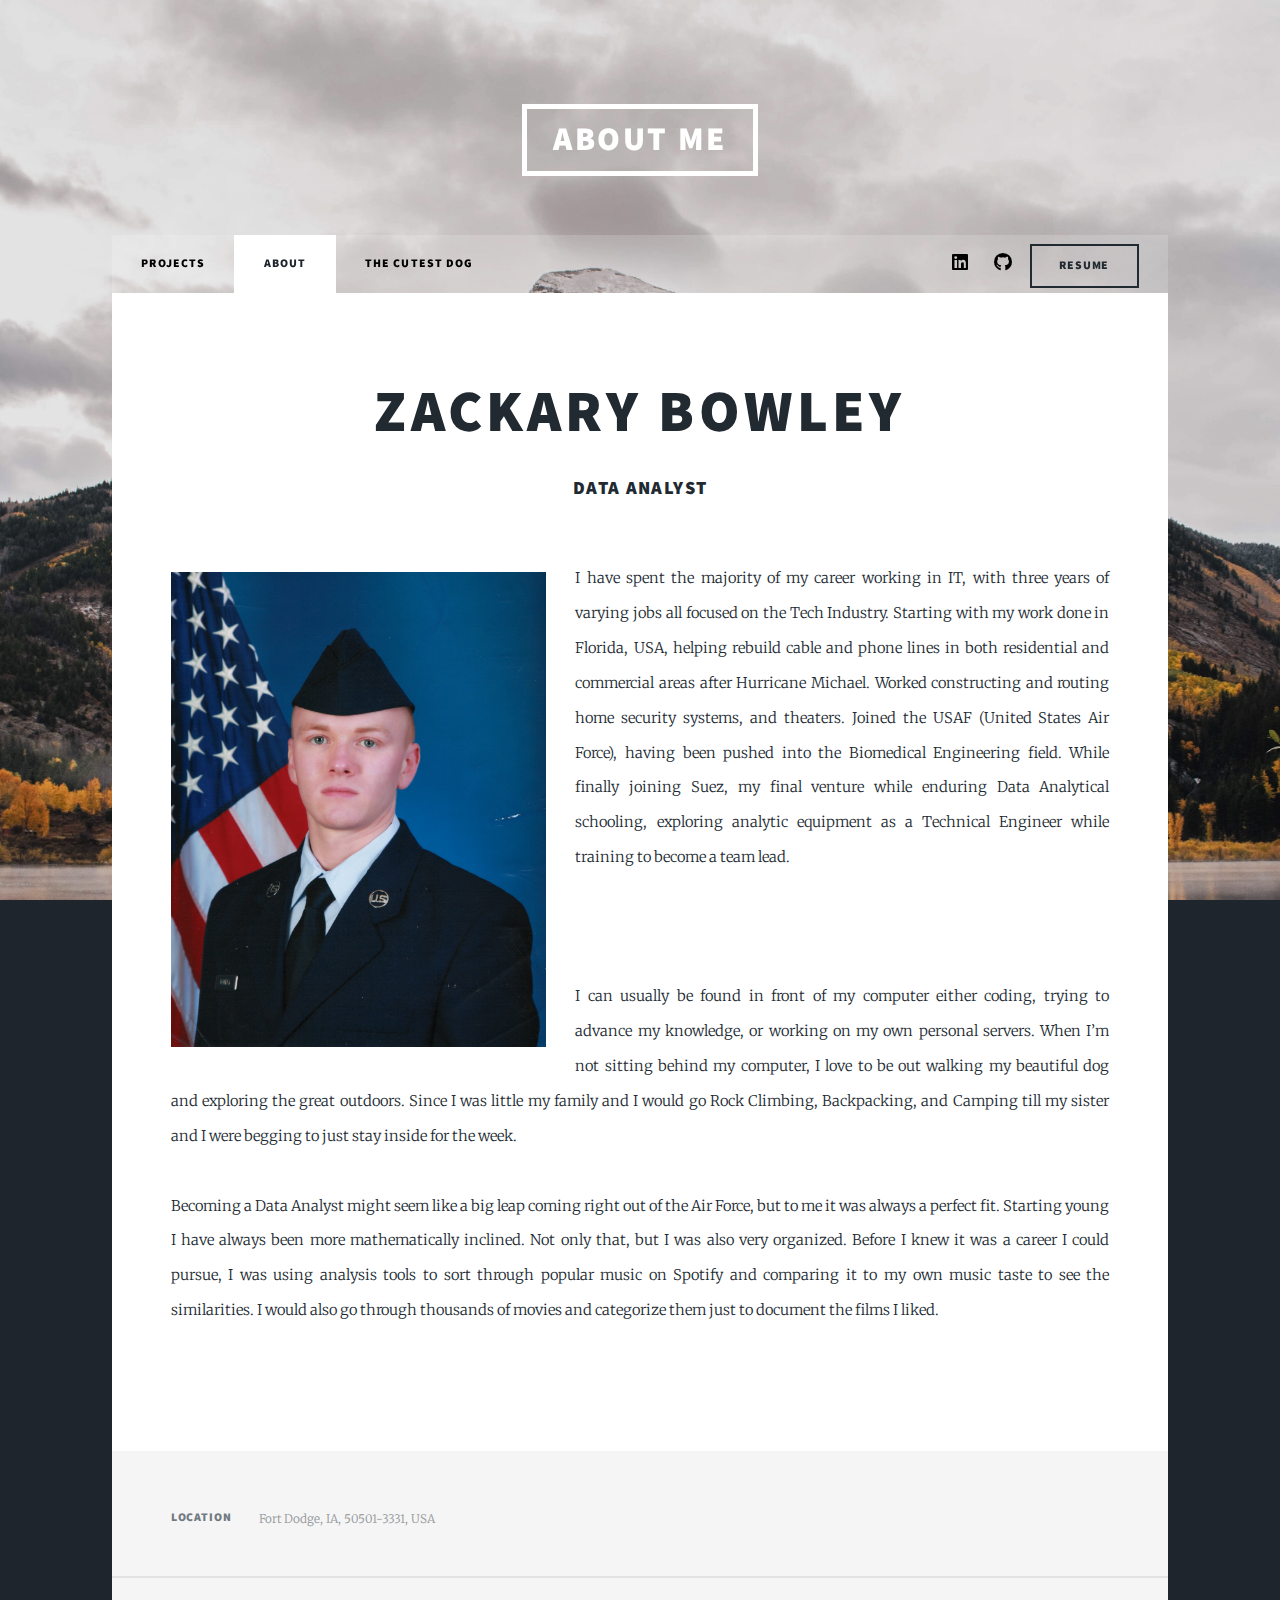
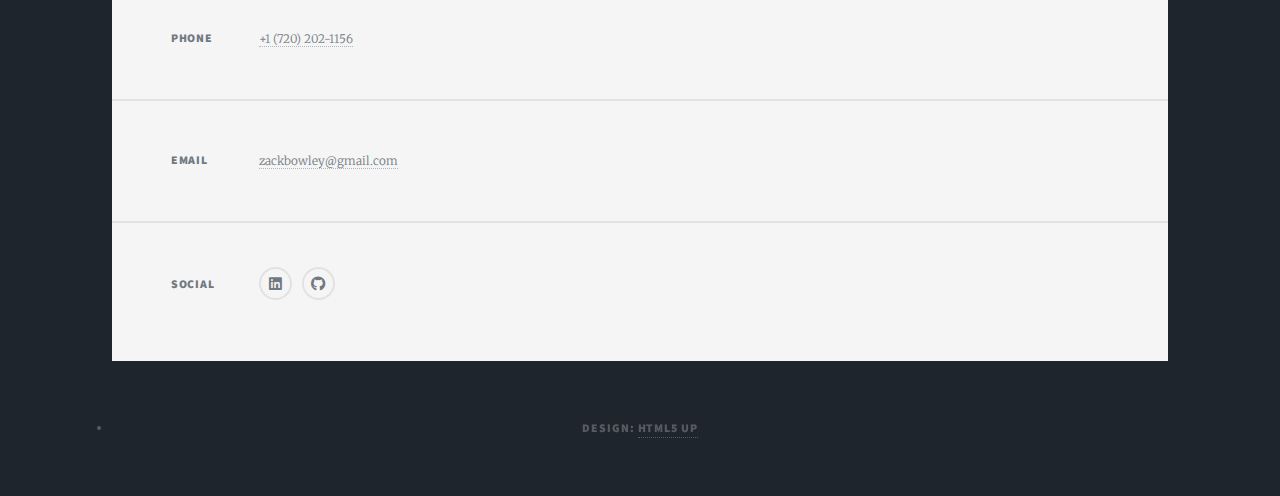
==== about.html @ d6034b05 "Add files via upload" ====
<!DOCTYPE HTML>
<!--
	Massively by HTML5 UP
	html5up.net | @ajlkn
	Free for personal and commercial use under the CCA 3.0 license (html5up.net/license)
-->
<html>
	<head>
		<title>Zackary Bowley Portfolio</title>
		<meta charset="utf-8" />
		<meta name="viewport" content="width=device-width, initial-scale=1, user-scalable=no" />
		<link rel="stylesheet" href="assets/css/main.css" />
		<noscript><link rel="stylesheet" href="assets/css/noscript.css" /></noscript>
	</head>
	<body class="is-preload">

		<!-- Wrapper -->
			<div id="wrapper">

				<!-- Header -->
					<header id="header">
						<a href="index.html" class="logo">About me</a>
					</header>

				<!-- Nav -->
					<nav id="nav">
						<ul class="links">
							<li><a href="index.html">Projects</a></li>
							<li class="active"><a href="about.html">About</a></li>
							<li><a href="kona.html">The Cutest Dog</a></li>

						</ul>
						<ul class="icons">
							<li><a href="https://www.linkedin.com/in/zackbowley/" target="_blank" class="icon brands alt fa-linkedin"><span class="label">LinkedIn</span></a></li>
							<li><a href="https://github.com/zackbowley" target="_blank" class="icon brands alt fa-github"><span class="label">GitHub</span></a></li>
							<li><a href="assets/Zackary_Bowley_Resume.pdf" target="_blank" class="button">Resume</a></li>
						</ul>
					</nav>

				<!-- Main -->
					<div id="main">

						<!-- Post -->
							<section class="post">
								<header class="major">
									<h1>Zackary Bowley<br /></h1>
									<h3>Data Analyst</h3>
								</header>
								<p><span class="image left"><img src="images/zackbowley.jpg" alt="" /></span>
I have spent the majority of my career working in IT, with three years of varying jobs all focused on the Tech Industry. Starting with my work done in Florida, USA, helping rebuild cable and phone lines in both residential and commercial areas after Hurricane Michael. Worked constructing and routing home security systems, and theaters. Joined the USAF (United States Air Force), having been pushed into the Biomedical Engineering field. While finally joining Suez, my final venture while enduring Data Analytical schooling, exploring analytic equipment as a Technical Engineer while training to become a team lead.<br /><br /><br />
                                </br>I can usually be found in front of my computer either coding, trying to advance my knowledge, or working on my own personal servers.
	When I’m not sitting behind my computer, I love to be out walking my beautiful dog and exploring the great outdoors. Since I was little my family and I would go Rock Climbing, Backpacking, and Camping till my sister and I were begging to just stay inside for the week.<br /><br />
Becoming a Data Analyst might seem like a big leap coming right out of the Air Force, but to me it was always a perfect fit. Starting young I have always been more mathematically inclined. Not only that, but I was also very organized. Before I knew it was a career I could pursue, I was using analysis tools to sort through popular music on Spotify and comparing it to my own music taste to see the similarities. I would also go through thousands of movies and categorize them just to document the films I liked.<br /><br />
	
</p> 
					</div>

				<!-- Footer -->
				<footer id="footer">

					<section class="split contact">
						<section class="alt">
							<h3>Location</h3>
							<p>Fort Dodge, IA, 50501-3331, USA<br />
							</p>
						</section>
						<section>
							<h3>Phone</h3>
							<p><a href="#"> +1 (720) 202-1156</a></p>
						</section>
						<section>
							<h3>Email</h3>
							<p><a href="#">zackbowley@gmail.com</a></p>
						</section>
						<section>
							<h3>Social</h3>
							<ul class="icons alt">
								<li><a href="https://www.linkedin.com/in/zackbowley/" target="_blank" class="icon brands alt fa-linkedin"><span class="label">LinkedIn</span></a></li>
								<li><a href="https://github.com/zackbowley" target="_blank" class="icon brands alt fa-github"><span class="label">GitHub</span></a></li>
							</ul>
						</section>
					</section>
				</footer>

				<!-- Copyright -->
					<div id="copyright">
						<li>Design: <a href="https://html5up.net">HTML5 UP</a></li></ul>
					</div>

			</div>

		<!-- Scripts -->
			<script src="assets/js/jquery.min.js"></script>
			<script src="assets/js/jquery.scrollex.min.js"></script>
			<script src="assets/js/jquery.scrolly.min.js"></script>
			<script src="assets/js/browser.min.js"></script>
			<script src="assets/js/breakpoints.min.js"></script>
			<script src="assets/js/util.js"></script>
			<script src="assets/js/main.js"></script>

	</body>
</html>
---- assets/css/main.css ----
@import url(fontawesome-all.min.css);
@import url("https://fonts.googleapis.com/css?family=Merriweather:300,700,300italic,700italic|Source+Sans+Pro:900");

/*
	Massively by HTML5 UP
	html5up.net | @ajlkn
	Free for personal and commercial use under the CCA 3.0 license (html5up.net/license)
*/

html, body, div, span, applet, object,
iframe, h1, h2, h3, h4, h5, h6, p, blockquote,
pre, a, abbr, acronym, address, big, cite,
code, del, dfn, em, img, ins, kbd, q, s, samp,
small, strike, strong, sub, sup, tt, var, b,
u, i, center, dl, dt, dd, ol, ul, li, fieldset,
form, label, legend, table, caption, tbody,
tfoot, thead, tr, th, td, article, aside,
canvas, details, embed, figure, figcaption,
footer, header, hgroup, menu, nav, output, ruby,
section, summary, time, mark, audio, video {
	margin: 0;
	padding: 0;
	border: 0;
	font-size: 100%;
	font: inherit;
	vertical-align: baseline;}

article, aside, details, figcaption, figure,
footer, header, hgroup, menu, nav, section {
	display: block;}

body {
	line-height: 1;
}

ol, ul {
	list-style: none;
}

blockquote, q {
	quotes: none;
}

	blockquote:before, blockquote:after, q:before, q:after {
		content: '';
		content: none;
	}

table {
	border-collapse: collapse;
	border-spacing: 0;
}

body {
	-webkit-text-size-adjust: none;
}

mark {
	background-color: transparent;
	color: inherit;
}

input::-moz-focus-inner {
	border: 0;
	padding: 0;
}

input, select, textarea {
	-moz-appearance: none;
	-webkit-appearance: none;
	-ms-appearance: none;
	appearance: none;
}

/* Basic */

	@-ms-viewport {
		width: device-width;
	}

	body {
		-ms-overflow-style: scrollbar;
	}

	@media screen and (max-width: 480px) {

		html, body {
			min-width: 320px;
		}

	}

	html {
		box-sizing: border-box;
	}

	*, *:before, *:after {
		box-sizing: inherit;
	}

	body {
		background-color: #1e252d;
	}

		body.is-preload *, body.is-preload *:before, body.is-preload *:after {
			-moz-animation: none !important;
			-webkit-animation: none !important;
			-ms-animation: none !important;
			animation: none !important;
			-moz-transition: none !important;
			-webkit-transition: none !important;
			-ms-transition: none !important;
			transition: none !important;
		}

/* Type */

	html {
		font-size: 16pt;
	}

		@media screen and (max-width: 1680px) {

			html {
				font-size: 12pt;
			}

		}

		@media screen and (max-width: 1280px) {

			html {
				font-size: 11pt;
			}

		}

		@media screen and (max-width: 360px) {

			html {
				font-size: 10pt;
			}

		}

	body {
		color: #212931;
	}

	body, input, select, textarea {
		font-family: "Merriweather", Georgia, serif;
		font-weight: 300;
		font-size: 1rem;
		line-height: 2.375;
	}

	a {
		-moz-transition: color 0.2s ease-in-out, background-color 0.2s ease-in-out, border-color 0.2s ease-in-out, box-shadow 0.2s ease-in-out;
		-webkit-transition: color 0.2s ease-in-out, background-color 0.2s ease-in-out, border-color 0.2s ease-in-out, box-shadow 0.2s ease-in-out;
		-ms-transition: color 0.2s ease-in-out, background-color 0.2s ease-in-out, border-color 0.2s ease-in-out, box-shadow 0.2s ease-in-out;
		transition: color 0.2s ease-in-out, background-color 0.2s ease-in-out, border-color 0.2s ease-in-out, box-shadow 0.2s ease-in-out;
		border-bottom: dotted 1px;
		text-decoration: none;
	}

		a:hover {
			border-bottom-color: transparent;
		}

	strong, b {
		font-weight: 600;
	}

	em, i {
		font-style: italic;
	}

	p {
		text-align: justify;
		margin: 0 0 2rem 0;
	}

	h1, h2, h3, h4, h5, h6 {
		font-family: "Source Sans Pro", Helvetica, sans-serif;
		font-weight: 900;
		line-height: 1.5;
		letter-spacing: 0.075em;
		text-transform: uppercase;
		margin: 0 0 1rem 0;
	}

		h1 a, h2 a, h3 a, h4 a, h5 a, h6 a {
			border-bottom: 0;
			color: inherit;
			text-decoration: none;
		}

	h1 {
		font-size: 4rem;
		line-height: 1.1;
		margin: 0 0 2rem 0;
	}

	h2 {
		font-size: 1.75rem;
		line-height: 1.3;
		margin: 0 0 1.5rem 0;
	}

	h3 {
		font-size: 1.25rem;
		margin: 0 0 1.5rem 0;
	}

	h4 {
		font-size: 1rem;
	}

	h5 {
		font-size: 0.9rem;
	}

	h6 {
		font-size: 0.8rem;
	}

	sub {
		font-size: 0.8rem;
		position: relative;
		top: 0.5rem;
	}

	sup {
		font-size: 0.8rem;
		position: relative;
		top: -0.5rem;
	}

	blockquote {
		border-left: solid 4px;
		font-style: italic;
		margin: 0 0 2rem 0;
		padding: 0.5rem 0 0.5rem 2rem;
	}

	code {
		border: solid 2px;
		font-family: "Courier New", monospace;
		font-size: 0.9rem;
		margin: 0 0.25rem;
		padding: 0.25rem 0.65rem;
	}

	pre {
		-webkit-overflow-scrolling: touch;
		font-family: "Courier New", monospace;
		font-size: 0.9rem;
		margin: 0 0 2rem 0;
	}

		pre code {
			display: block;
			line-height: 1.75;
			padding: 1rem 1.5rem;
			overflow-x: auto;
		}

	hr {
		border: 0;
		border-bottom: solid 2px;
		margin: 3rem 0;
	}

		hr.major {
			margin: 5rem 0;
		}

	.align-left {
		text-align: left;
	}

	.align-center {
		text-align: center;
	}

	.align-right {
		text-align: right;
	}

	input, select, textarea {
		color: #212931;
	}

	a {
		color: #212931;
		border-bottom-color: rgba(33, 41, 49, 0.5);
	}

		a:hover {
			border-bottom-color: transparent;
			color: #18bfef !important;
		}

	strong, b {
		color: #212931;
	}

	h1, h2, h3, h4, h5, h6 {
		color: #212931;
	}

	blockquote {
		border-left-color: #eeeeee;
	}

	code {
		background: rgba(220, 220, 220, 0.25);
		border-color: #eeeeee;
	}

	hr {
		border-bottom-color: #eeeeee;
	}

/* Row */

	.row {
		display: flex;
		flex-wrap: wrap;
		box-sizing: border-box;
		align-items: stretch;
	}

		.row > * {
			box-sizing: border-box;
		}

		.row.gtr-uniform > * > :last-child {
			margin-bottom: 0;
		}

		.row.aln-left {
			justify-content: flex-start;
		}

		.row.aln-center {
			justify-content: center;
		}

		.row.aln-right {
			justify-content: flex-end;
		}

		.row.aln-top {
			align-items: flex-start;
		}

		.row.aln-middle {
			align-items: center;
		}

		.row.aln-bottom {
			align-items: flex-end;
		}

		.row > .imp {
			order: -1;
		}

		.row > .col-1 {
			width: 8.33333%;
		}

		.row > .off-1 {
			margin-left: 8.33333%;
		}

		.row > .col-2 {
			width: 16.66667%;
		}

		.row > .off-2 {
			margin-left: 16.66667%;
		}

		.row > .col-3 {
			width: 25%;
		}

		.row > .off-3 {
			margin-left: 25%;
		}

		.row > .col-4 {
			width: 33.33333%;
		}

		.row > .off-4 {
			margin-left: 33.33333%;
		}

		.row > .col-5 {
			width: 41.66667%;
		}

		.row > .off-5 {
			margin-left: 41.66667%;
		}

		.row > .col-6 {
			width: 50%;
		}

		.row > .off-6 {
			margin-left: 50%;
		}

		.row > .col-7 {
			width: 58.33333%;
		}

		.row > .off-7 {
			margin-left: 58.33333%;
		}

		.row > .col-8 {
			width: 66.66667%;
		}

		.row > .off-8 {
			margin-left: 66.66667%;
		}

		.row > .col-9 {
			width: 75%;
		}

		.row > .off-9 {
			margin-left: 75%;
		}

		.row > .col-10 {
			width: 83.33333%;
		}

		.row > .off-10 {
			margin-left: 83.33333%;
		}

		.row > .col-11 {
			width: 91.66667%;
		}

		.row > .off-11 {
			margin-left: 91.66667%;
		}

		.row > .col-12 {
			width: 100%;
		}

		.row > .off-12 {
			margin-left: 100%;
		}

		.row.gtr-0 {
			margin-top: 0;
			margin-left: 0rem;
		}

			.row.gtr-0 > * {
				padding: 0 0 0 0rem;
			}

			.row.gtr-0.gtr-uniform {
				margin-top: 0rem;
			}

				.row.gtr-0.gtr-uniform > * {
					padding-top: 0rem;
				}

		.row.gtr-25 {
			margin-top: 0;
			margin-left: -0.375rem;
		}

			.row.gtr-25 > * {
				padding: 0 0 0 0.375rem;
			}

			.row.gtr-25.gtr-uniform {
				margin-top: -0.375rem;
			}

				.row.gtr-25.gtr-uniform > * {
					padding-top: 0.375rem;
				}

		.row.gtr-50 {
			margin-top: 0;
			margin-left: -0.75rem;
		}

			.row.gtr-50 > * {
				padding: 0 0 0 0.75rem;
			}

			.row.gtr-50.gtr-uniform {
				margin-top: -0.75rem;
			}

				.row.gtr-50.gtr-uniform > * {
					padding-top: 0.75rem;
				}

		.row {
			margin-top: 0;
			margin-left: -1.5rem;
		}

			.row > * {
				padding: 0 0 0 1.5rem;
			}

			.row.gtr-uniform {
				margin-top: -1.5rem;
			}

				.row.gtr-uniform > * {
					padding-top: 1.5rem;
				}

		.row.gtr-150 {
			margin-top: 0;
			margin-left: -2.25rem;
		}

			.row.gtr-150 > * {
				padding: 0 0 0 2.25rem;
			}

			.row.gtr-150.gtr-uniform {
				margin-top: -2.25rem;
			}

				.row.gtr-150.gtr-uniform > * {
					padding-top: 2.25rem;
				}

		.row.gtr-200 {
			margin-top: 0;
			margin-left: -3rem;
		}

			.row.gtr-200 > * {
				padding: 0 0 0 3rem;
			}

			.row.gtr-200.gtr-uniform {
				margin-top: -3rem;
			}

				.row.gtr-200.gtr-uniform > * {
					padding-top: 3rem;
				}

		@media screen and (max-width: 1680px) {

			.row {
				display: flex;
				flex-wrap: wrap;
				box-sizing: border-box;
				align-items: stretch;
			}

				.row > * {
					box-sizing: border-box;
				}

				.row.gtr-uniform > * > :last-child {
					margin-bottom: 0;
				}

				.row.aln-left {
					justify-content: flex-start;
				}

				.row.aln-center {
					justify-content: center;
				}

				.row.aln-right {
					justify-content: flex-end;
				}

				.row.aln-top {
					align-items: flex-start;
				}

				.row.aln-middle {
					align-items: center;
				}

				.row.aln-bottom {
					align-items: flex-end;
				}

				.row > .imp-xlarge {
					order: -1;
				}

				.row > .col-1-xlarge {
					width: 8.33333%;
				}

				.row > .off-1-xlarge {
					margin-left: 8.33333%;
				}

				.row > .col-2-xlarge {
					width: 16.66667%;
				}

				.row > .off-2-xlarge {
					margin-left: 16.66667%;
				}

				.row > .col-3-xlarge {
					width: 25%;
				}

				.row > .off-3-xlarge {
					margin-left: 25%;
				}

				.row > .col-4-xlarge {
					width: 33.33333%;
				}

				.row > .off-4-xlarge {
					margin-left: 33.33333%;
				}

				.row > .col-5-xlarge {
					width: 41.66667%;
				}

				.row > .off-5-xlarge {
					margin-left: 41.66667%;
				}

				.row > .col-6-xlarge {
					width: 50%;
				}

				.row > .off-6-xlarge {
					margin-left: 50%;
				}

				.row > .col-7-xlarge {
					width: 58.33333%;
				}

				.row > .off-7-xlarge {
					margin-left: 58.33333%;
				}

				.row > .col-8-xlarge {
					width: 66.66667%;
				}

				.row > .off-8-xlarge {
					margin-left: 66.66667%;
				}

				.row > .col-9-xlarge {
					width: 75%;
				}

				.row > .off-9-xlarge {
					margin-left: 75%;
				}

				.row > .col-10-xlarge {
					width: 83.33333%;
				}

				.row > .off-10-xlarge {
					margin-left: 83.33333%;
				}

				.row > .col-11-xlarge {
					width: 91.66667%;
				}

				.row > .off-11-xlarge {
					margin-left: 91.66667%;
				}

				.row > .col-12-xlarge {
					width: 100%;
				}

				.row > .off-12-xlarge {
					margin-left: 100%;
				}

				.row.gtr-0 {
					margin-top: 0;
					margin-left: 0rem;
				}

					.row.gtr-0 > * {
						padding: 0 0 0 0rem;
					}

					.row.gtr-0.gtr-uniform {
						margin-top: 0rem;
					}

						.row.gtr-0.gtr-uniform > * {
							padding-top: 0rem;
						}

				.row.gtr-25 {
					margin-top: 0;
					margin-left: -0.375rem;
				}

					.row.gtr-25 > * {
						padding: 0 0 0 0.375rem;
					}

					.row.gtr-25.gtr-uniform {
						margin-top: -0.375rem;
					}

						.row.gtr-25.gtr-uniform > * {
							padding-top: 0.375rem;
						}

				.row.gtr-50 {
					margin-top: 0;
					margin-left: -0.75rem;
				}

					.row.gtr-50 > * {
						padding: 0 0 0 0.75rem;
					}

					.row.gtr-50.gtr-uniform {
						margin-top: -0.75rem;
					}

						.row.gtr-50.gtr-uniform > * {
							padding-top: 0.75rem;
						}

				.row {
					margin-top: 0;
					margin-left: -1.5rem;
				}

					.row > * {
						padding: 0 0 0 1.5rem;
					}

					.row.gtr-uniform {
						margin-top: -1.5rem;
					}

						.row.gtr-uniform > * {
							padding-top: 1.5rem;
						}

				.row.gtr-150 {
					margin-top: 0;
					margin-left: -2.25rem;
				}

					.row.gtr-150 > * {
						padding: 0 0 0 2.25rem;
					}

					.row.gtr-150.gtr-uniform {
						margin-top: -2.25rem;
					}

						.row.gtr-150.gtr-uniform > * {
							padding-top: 2.25rem;
						}

				.row.gtr-200 {
					margin-top: 0;
					margin-left: -3rem;
				}

					.row.gtr-200 > * {
						padding: 0 0 0 3rem;
					}

					.row.gtr-200.gtr-uniform {
						margin-top: -3rem;
					}

						.row.gtr-200.gtr-uniform > * {
							padding-top: 3rem;
						}

		}

		@media screen and (max-width: 1280px) {

			.row {
				display: flex;
				flex-wrap: wrap;
				box-sizing: border-box;
				align-items: stretch;
			}

				.row > * {
					box-sizing: border-box;
				}

				.row.gtr-uniform > * > :last-child {
					margin-bottom: 0;
				}

				.row.aln-left {
					justify-content: flex-start;
				}

				.row.aln-center {
					justify-content: center;
				}

				.row.aln-right {
					justify-content: flex-end;
				}

				.row.aln-top {
					align-items: flex-start;
				}

				.row.aln-middle {
					align-items: center;
				}

				.row.aln-bottom {
					align-items: flex-end;
				}

				.row > .imp-large {
					order: -1;
				}

				.row > .col-1-large {
					width: 8.33333%;
				}

				.row > .off-1-large {
					margin-left: 8.33333%;
				}

				.row > .col-2-large {
					width: 16.66667%;
				}

				.row > .off-2-large {
					margin-left: 16.66667%;
				}

				.row > .col-3-large {
					width: 25%;
				}

				.row > .off-3-large {
					margin-left: 25%;
				}

				.row > .col-4-large {
					width: 33.33333%;
				}

				.row > .off-4-large {
					margin-left: 33.33333%;
				}

				.row > .col-5-large {
					width: 41.66667%;
				}

				.row > .off-5-large {
					margin-left: 41.66667%;
				}

				.row > .col-6-large {
					width: 50%;
				}

				.row > .off-6-large {
					margin-left: 50%;
				}

				.row > .col-7-large {
					width: 58.33333%;
				}

				.row > .off-7-large {
					margin-left: 58.33333%;
				}

				.row > .col-8-large {
					width: 66.66667%;
				}

				.row > .off-8-large {
					margin-left: 66.66667%;
				}

				.row > .col-9-large {
					width: 75%;
				}

				.row > .off-9-large {
					margin-left: 75%;
				}

				.row > .col-10-large {
					width: 83.33333%;
				}

				.row > .off-10-large {
					margin-left: 83.33333%;
				}

				.row > .col-11-large {
					width: 91.66667%;
				}

				.row > .off-11-large {
					margin-left: 91.66667%;
				}

				.row > .col-12-large {
					width: 100%;
				}

				.row > .off-12-large {
					margin-left: 100%;
				}

				.row.gtr-0 {
					margin-top: 0;
					margin-left: 0rem;
				}

					.row.gtr-0 > * {
						padding: 0 0 0 0rem;
					}

					.row.gtr-0.gtr-uniform {
						margin-top: 0rem;
					}

						.row.gtr-0.gtr-uniform > * {
							padding-top: 0rem;
						}

				.row.gtr-25 {
					margin-top: 0;
					margin-left: -0.375rem;
				}

					.row.gtr-25 > * {
						padding: 0 0 0 0.375rem;
					}

					.row.gtr-25.gtr-uniform {
						margin-top: -0.375rem;
					}

						.row.gtr-25.gtr-uniform > * {
							padding-top: 0.375rem;
						}

				.row.gtr-50 {
					margin-top: 0;
					margin-left: -0.75rem;
				}

					.row.gtr-50 > * {
						padding: 0 0 0 0.75rem;
					}

					.row.gtr-50.gtr-uniform {
						margin-top: -0.75rem;
					}

						.row.gtr-50.gtr-uniform > * {
							padding-top: 0.75rem;
						}

				.row {
					margin-top: 0;
					margin-left: -1.5rem;
				}

					.row > * {
						padding: 0 0 0 1.5rem;
					}

					.row.gtr-uniform {
						margin-top: -1.5rem;
					}

						.row.gtr-uniform > * {
							padding-top: 1.5rem;
						}

				.row.gtr-150 {
					margin-top: 0;
					margin-left: -2.25rem;
				}

					.row.gtr-150 > * {
						padding: 0 0 0 2.25rem;
					}

					.row.gtr-150.gtr-uniform {
						margin-top: -2.25rem;
					}

						.row.gtr-150.gtr-uniform > * {
							padding-top: 2.25rem;
						}

				.row.gtr-200 {
					margin-top: 0;
					margin-left: -3rem;
				}

					.row.gtr-200 > * {
						padding: 0 0 0 3rem;
					}

					.row.gtr-200.gtr-uniform {
						margin-top: -3rem;
					}

						.row.gtr-200.gtr-uniform > * {
							padding-top: 3rem;
						}

		}

		@media screen and (max-width: 980px) {

			.row {
				display: flex;
				flex-wrap: wrap;
				box-sizing: border-box;
				align-items: stretch;
			}

				.row > * {
					box-sizing: border-box;
				}

				.row.gtr-uniform > * > :last-child {
					margin-bottom: 0;
				}

				.row.aln-left {
					justify-content: flex-start;
				}

				.row.aln-center {
					justify-content: center;
				}

				.row.aln-right {
					justify-content: flex-end;
				}

				.row.aln-top {
					align-items: flex-start;
				}

				.row.aln-middle {
					align-items: center;
				}

				.row.aln-bottom {
					align-items: flex-end;
				}

				.row > .imp-medium {
					order: -1;
				}

				.row > .col-1-medium {
					width: 8.33333%;
				}

				.row > .off-1-medium {
					margin-left: 8.33333%;
				}

				.row > .col-2-medium {
					width: 16.66667%;
				}

				.row > .off-2-medium {
					margin-left: 16.66667%;
				}

				.row > .col-3-medium {
					width: 25%;
				}

				.row > .off-3-medium {
					margin-left: 25%;
				}

				.row > .col-4-medium {
					width: 33.33333%;
				}

				.row > .off-4-medium {
					margin-left: 33.33333%;
				}

				.row > .col-5-medium {
					width: 41.66667%;
				}

				.row > .off-5-medium {
					margin-left: 41.66667%;
				}

				.row > .col-6-medium {
					width: 50%;
				}

				.row > .off-6-medium {
					margin-left: 50%;
				}

				.row > .col-7-medium {
					width: 58.33333%;
				}

				.row > .off-7-medium {
					margin-left: 58.33333%;
				}

				.row > .col-8-medium {
					width: 66.66667%;
				}

				.row > .off-8-medium {
					margin-left: 66.66667%;
				}

				.row > .col-9-medium {
					width: 75%;
				}

				.row > .off-9-medium {
					margin-left: 75%;
				}

				.row > .col-10-medium {
					width: 83.33333%;
				}

				.row > .off-10-medium {
					margin-left: 83.33333%;
				}

				.row > .col-11-medium {
					width: 91.66667%;
				}

				.row > .off-11-medium {
					margin-left: 91.66667%;
				}

				.row > .col-12-medium {
					width: 100%;
				}

				.row > .off-12-medium {
					margin-left: 100%;
				}

				.row.gtr-0 {
					margin-top: 0;
					margin-left: 0rem;
				}

					.row.gtr-0 > * {
						padding: 0 0 0 0rem;
					}

					.row.gtr-0.gtr-uniform {
						margin-top: 0rem;
					}

						.row.gtr-0.gtr-uniform > * {
							padding-top: 0rem;
						}

				.row.gtr-25 {
					margin-top: 0;
					margin-left: -0.375rem;
				}

					.row.gtr-25 > * {
						padding: 0 0 0 0.375rem;
					}

					.row.gtr-25.gtr-uniform {
						margin-top: -0.375rem;
					}

						.row.gtr-25.gtr-uniform > * {
							padding-top: 0.375rem;
						}

				.row.gtr-50 {
					margin-top: 0;
					margin-left: -0.75rem;
				}

					.row.gtr-50 > * {
						padding: 0 0 0 0.75rem;
					}

					.row.gtr-50.gtr-uniform {
						margin-top: -0.75rem;
					}

						.row.gtr-50.gtr-uniform > * {
							padding-top: 0.75rem;
						}

				.row {
					margin-top: 0;
					margin-left: -1.5rem;
				}

					.row > * {
						padding: 0 0 0 1.5rem;
					}

					.row.gtr-uniform {
						margin-top: -1.5rem;
					}

						.row.gtr-uniform > * {
							padding-top: 1.5rem;
						}

				.row.gtr-150 {
					margin-top: 0;
					margin-left: -2.25rem;
				}

					.row.gtr-150 > * {
						padding: 0 0 0 2.25rem;
					}

					.row.gtr-150.gtr-uniform {
						margin-top: -2.25rem;
					}

						.row.gtr-150.gtr-uniform > * {
							padding-top: 2.25rem;
						}

				.row.gtr-200 {
					margin-top: 0;
					margin-left: -3rem;
				}

					.row.gtr-200 > * {
						padding: 0 0 0 3rem;
					}

					.row.gtr-200.gtr-uniform {
						margin-top: -3rem;
					}

						.row.gtr-200.gtr-uniform > * {
							padding-top: 3rem;
						}

		}

		@media screen and (max-width: 736px) {

			.row {
				display: flex;
				flex-wrap: wrap;
				box-sizing: border-box;
				align-items: stretch;
			}

				.row > * {
					box-sizing: border-box;
				}

				.row.gtr-uniform > * > :last-child {
					margin-bottom: 0;
				}

				.row.aln-left {
					justify-content: flex-start;
				}

				.row.aln-center {
					justify-content: center;
				}

				.row.aln-right {
					justify-content: flex-end;
				}

				.row.aln-top {
					align-items: flex-start;
				}

				.row.aln-middle {
					align-items: center;
				}

				.row.aln-bottom {
					align-items: flex-end;
				}

				.row > .imp-small {
					order: -1;
				}

				.row > .col-1-small {
					width: 8.33333%;
				}

				.row > .off-1-small {
					margin-left: 8.33333%;
				}

				.row > .col-2-small {
					width: 16.66667%;
				}

				.row > .off-2-small {
					margin-left: 16.66667%;
				}

				.row > .col-3-small {
					width: 25%;
				}

				.row > .off-3-small {
					margin-left: 25%;
				}

				.row > .col-4-small {
					width: 33.33333%;
				}

				.row > .off-4-small {
					margin-left: 33.33333%;
				}

				.row > .col-5-small {
					width: 41.66667%;
				}

				.row > .off-5-small {
					margin-left: 41.66667%;
				}

				.row > .col-6-small {
					width: 50%;
				}

				.row > .off-6-small {
					margin-left: 50%;
				}

				.row > .col-7-small {
					width: 58.33333%;
				}

				.row > .off-7-small {
					margin-left: 58.33333%;
				}

				.row > .col-8-small {
					width: 66.66667%;
				}

				.row > .off-8-small {
					margin-left: 66.66667%;
				}

				.row > .col-9-small {
					width: 75%;
				}

				.row > .off-9-small {
					margin-left: 75%;
				}

				.row > .col-10-small {
					width: 83.33333%;
				}

				.row > .off-10-small {
					margin-left: 83.33333%;
				}

				.row > .col-11-small {
					width: 91.66667%;
				}

				.row > .off-11-small {
					margin-left: 91.66667%;
				}

				.row > .col-12-small {
					width: 100%;
				}

				.row > .off-12-small {
					margin-left: 100%;
				}

				.row.gtr-0 {
					margin-top: 0;
					margin-left: 0rem;
				}

					.row.gtr-0 > * {
						padding: 0 0 0 0rem;
					}

					.row.gtr-0.gtr-uniform {
						margin-top: 0rem;
					}

						.row.gtr-0.gtr-uniform > * {
							padding-top: 0rem;
						}

				.row.gtr-25 {
					margin-top: 0;
					margin-left: -0.375rem;
				}

					.row.gtr-25 > * {
						padding: 0 0 0 0.375rem;
					}

					.row.gtr-25.gtr-uniform {
						margin-top: -0.375rem;
					}

						.row.gtr-25.gtr-uniform > * {
							padding-top: 0.375rem;
						}

				.row.gtr-50 {
					margin-top: 0;
					margin-left: -0.75rem;
				}

					.row.gtr-50 > * {
						padding: 0 0 0 0.75rem;
					}

					.row.gtr-50.gtr-uniform {
						margin-top: -0.75rem;
					}

						.row.gtr-50.gtr-uniform > * {
							padding-top: 0.75rem;
						}

				.row {
					margin-top: 0;
					margin-left: -1.5rem;
				}

					.row > * {
						padding: 0 0 0 1.5rem;
					}

					.row.gtr-uniform {
						margin-top: -1.5rem;
					}

						.row.gtr-uniform > * {
							padding-top: 1.5rem;
						}

				.row.gtr-150 {
					margin-top: 0;
					margin-left: -2.25rem;
				}

					.row.gtr-150 > * {
						padding: 0 0 0 2.25rem;
					}

					.row.gtr-150.gtr-uniform {
						margin-top: -2.25rem;
					}

						.row.gtr-150.gtr-uniform > * {
							padding-top: 2.25rem;
						}

				.row.gtr-200 {
					margin-top: 0;
					margin-left: -3rem;
				}

					.row.gtr-200 > * {
						padding: 0 0 0 3rem;
					}

					.row.gtr-200.gtr-uniform {
						margin-top: -3rem;
					}

						.row.gtr-200.gtr-uniform > * {
							padding-top: 3rem;
						}

		}

		@media screen and (max-width: 480px) {

			.row {
				display: flex;
				flex-wrap: wrap;
				box-sizing: border-box;
				align-items: stretch;
			}

				.row > * {
					box-sizing: border-box;
				}

				.row.gtr-uniform > * > :last-child {
					margin-bottom: 0;
				}

				.row.aln-left {
					justify-content: flex-start;
				}

				.row.aln-center {
					justify-content: center;
				}

				.row.aln-right {
					justify-content: flex-end;
				}

				.row.aln-top {
					align-items: flex-start;
				}

				.row.aln-middle {
					align-items: center;
				}

				.row.aln-bottom {
					align-items: flex-end;
				}

				.row > .imp-xsmall {
					order: -1;
				}

				.row > .col-1-xsmall {
					width: 8.33333%;
				}

				.row > .off-1-xsmall {
					margin-left: 8.33333%;
				}

				.row > .col-2-xsmall {
					width: 16.66667%;
				}

				.row > .off-2-xsmall {
					margin-left: 16.66667%;
				}

				.row > .col-3-xsmall {
					width: 25%;
				}

				.row > .off-3-xsmall {
					margin-left: 25%;
				}

				.row > .col-4-xsmall {
					width: 33.33333%;
				}

				.row > .off-4-xsmall {
					margin-left: 33.33333%;
				}

				.row > .col-5-xsmall {
					width: 41.66667%;
				}

				.row > .off-5-xsmall {
					margin-left: 41.66667%;
				}

				.row > .col-6-xsmall {
					width: 50%;
				}

				.row > .off-6-xsmall {
					margin-left: 50%;
				}

				.row > .col-7-xsmall {
					width: 58.33333%;
				}

				.row > .off-7-xsmall {
					margin-left: 58.33333%;
				}

				.row > .col-8-xsmall {
					width: 66.66667%;
				}

				.row > .off-8-xsmall {
					margin-left: 66.66667%;
				}

				.row > .col-9-xsmall {
					width: 75%;
				}

				.row > .off-9-xsmall {
					margin-left: 75%;
				}

				.row > .col-10-xsmall {
					width: 83.33333%;
				}

				.row > .off-10-xsmall {
					margin-left: 83.33333%;
				}

				.row > .col-11-xsmall {
					width: 91.66667%;
				}

				.row > .off-11-xsmall {
					margin-left: 91.66667%;
				}

				.row > .col-12-xsmall {
					width: 100%;
				}

				.row > .off-12-xsmall {
					margin-left: 100%;
				}

				.row.gtr-0 {
					margin-top: 0;
					margin-left: 0rem;
				}

					.row.gtr-0 > * {
						padding: 0 0 0 0rem;
					}

					.row.gtr-0.gtr-uniform {
						margin-top: 0rem;
					}

						.row.gtr-0.gtr-uniform > * {
							padding-top: 0rem;
						}

				.row.gtr-25 {
					margin-top: 0;
					margin-left: -0.375rem;
				}

					.row.gtr-25 > * {
						padding: 0 0 0 0.375rem;
					}

					.row.gtr-25.gtr-uniform {
						margin-top: -0.375rem;
					}

						.row.gtr-25.gtr-uniform > * {
							padding-top: 0.375rem;
						}

				.row.gtr-50 {
					margin-top: 0;
					margin-left: -0.75rem;
				}

					.row.gtr-50 > * {
						padding: 0 0 0 0.75rem;
					}

					.row.gtr-50.gtr-uniform {
						margin-top: -0.75rem;
					}

						.row.gtr-50.gtr-uniform > * {
							padding-top: 0.75rem;
						}

				.row {
					margin-top: 0;
					margin-left: -1.5rem;
				}

					.row > * {
						padding: 0 0 0 1.5rem;
					}

					.row.gtr-uniform {
						margin-top: -1.5rem;
					}

						.row.gtr-uniform > * {
							padding-top: 1.5rem;
						}

				.row.gtr-150 {
					margin-top: 0;
					margin-left: -2.25rem;
				}

					.row.gtr-150 > * {
						padding: 0 0 0 2.25rem;
					}

					.row.gtr-150.gtr-uniform {
						margin-top: -2.25rem;
					}

						.row.gtr-150.gtr-uniform > * {
							padding-top: 2.25rem;
						}

				.row.gtr-200 {
					margin-top: 0;
					margin-left: -3rem;
				}

					.row.gtr-200 > * {
						padding: 0 0 0 3rem;
					}

					.row.gtr-200.gtr-uniform {
						margin-top: -3rem;
					}

						.row.gtr-200.gtr-uniform > * {
							padding-top: 3rem;
						}

		}

		@media screen and (max-width: 360px) {

			.row {
				display: flex;
				flex-wrap: wrap;
				box-sizing: border-box;
				align-items: stretch;
			}

				.row > * {
					box-sizing: border-box;
				}

				.row.gtr-uniform > * > :last-child {
					margin-bottom: 0;
				}

				.row.aln-left {
					justify-content: flex-start;
				}

				.row.aln-center {
					justify-content: center;
				}

				.row.aln-right {
					justify-content: flex-end;
				}

				.row.aln-top {
					align-items: flex-start;
				}

				.row.aln-middle {
					align-items: center;
				}

				.row.aln-bottom {
					align-items: flex-end;
				}

				.row > .imp-xxsmall {
					order: -1;
				}

				.row > .col-1-xxsmall {
					width: 8.33333%;
				}

				.row > .off-1-xxsmall {
					margin-left: 8.33333%;
				}

				.row > .col-2-xxsmall {
					width: 16.66667%;
				}

				.row > .off-2-xxsmall {
					margin-left: 16.66667%;
				}

				.row > .col-3-xxsmall {
					width: 25%;
				}

				.row > .off-3-xxsmall {
					margin-left: 25%;
				}

				.row > .col-4-xxsmall {
					width: 33.33333%;
				}

				.row > .off-4-xxsmall {
					margin-left: 33.33333%;
				}

				.row > .col-5-xxsmall {
					width: 41.66667%;
				}

				.row > .off-5-xxsmall {
					margin-left: 41.66667%;
				}

				.row > .col-6-xxsmall {
					width: 50%;
				}

				.row > .off-6-xxsmall {
					margin-left: 50%;
				}

				.row > .col-7-xxsmall {
					width: 58.33333%;
				}

				.row > .off-7-xxsmall {
					margin-left: 58.33333%;
				}

				.row > .col-8-xxsmall {
					width: 66.66667%;
				}

				.row > .off-8-xxsmall {
					margin-left: 66.66667%;
				}

				.row > .col-9-xxsmall {
					width: 75%;
				}

				.row > .off-9-xxsmall {
					margin-left: 75%;
				}

				.row > .col-10-xxsmall {
					width: 83.33333%;
				}

				.row > .off-10-xxsmall {
					margin-left: 83.33333%;
				}

				.row > .col-11-xxsmall {
					width: 91.66667%;
				}

				.row > .off-11-xxsmall {
					margin-left: 91.66667%;
				}

				.row > .col-12-xxsmall {
					width: 100%;
				}

				.row > .off-12-xxsmall {
					margin-left: 100%;
				}

				.row.gtr-0 {
					margin-top: 0;
					margin-left: 0rem;
				}

					.row.gtr-0 > * {
						padding: 0 0 0 0rem;
					}

					.row.gtr-0.gtr-uniform {
						margin-top: 0rem;
					}

						.row.gtr-0.gtr-uniform > * {
							padding-top: 0rem;
						}

				.row.gtr-25 {
					margin-top: 0;
					margin-left: -0.375rem;
				}

					.row.gtr-25 > * {
						padding: 0 0 0 0.375rem;
					}

					.row.gtr-25.gtr-uniform {
						margin-top: -0.375rem;
					}

						.row.gtr-25.gtr-uniform > * {
							padding-top: 0.375rem;
						}

				.row.gtr-50 {
					margin-top: 0;
					margin-left: -0.75rem;
				}

					.row.gtr-50 > * {
						padding: 0 0 0 0.75rem;
					}

					.row.gtr-50.gtr-uniform {
						margin-top: -0.75rem;
					}

						.row.gtr-50.gtr-uniform > * {
							padding-top: 0.75rem;
						}

				.row {
					margin-top: 0;
					margin-left: -1.5rem;
				}

					.row > * {
						padding: 0 0 0 1.5rem;
					}

					.row.gtr-uniform {
						margin-top: -1.5rem;
					}

						.row.gtr-uniform > * {
							padding-top: 1.5rem;
						}

				.row.gtr-150 {
					margin-top: 0;
					margin-left: -2.25rem;
				}

					.row.gtr-150 > * {
						padding: 0 0 0 2.25rem;
					}

					.row.gtr-150.gtr-uniform {
						margin-top: -2.25rem;
					}

						.row.gtr-150.gtr-uniform > * {
							padding-top: 2.25rem;
						}

				.row.gtr-200 {
					margin-top: 0;
					margin-left: -3rem;
				}

					.row.gtr-200 > * {
						padding: 0 0 0 3rem;
					}

					.row.gtr-200.gtr-uniform {
						margin-top: -3rem;
					}

						.row.gtr-200.gtr-uniform > * {
							padding-top: 3rem;
						}

		}

/* Box */

	.box {
		border: solid 2px;
		margin-bottom: 2rem;
		padding: 1.5rem;
	}

		.box > :last-child,
		.box > :last-child > :last-child,
		.box > :last-child > :last-child > :last-child {
			margin-bottom: 0;
		}

		.box.alt {
			border: 0;
			border-radius: 0;
			padding: 0;
		}

	.box {
		border-color: #eeeeee;
	}

/* Button */

	input[type="submit"],
	input[type="reset"],
	input[type="button"],
	button,
	.button {
		-moz-appearance: none;
		-webkit-appearance: none;
		-ms-appearance: none;
		appearance: none;
		-moz-transition: background-color 0.2s ease-in-out, box-shadow 0.2s ease-in-out, color 0.2s ease-in-out;
		-webkit-transition: background-color 0.2s ease-in-out, box-shadow 0.2s ease-in-out, color 0.2s ease-in-out;
		-ms-transition: background-color 0.2s ease-in-out, box-shadow 0.2s ease-in-out, color 0.2s ease-in-out;
		transition: background-color 0.2s ease-in-out, box-shadow 0.2s ease-in-out, color 0.2s ease-in-out;
		border: 0;
		border-radius: 0;
		cursor: pointer;
		display: inline-block;
		font-family: "Source Sans Pro", Helvetica, sans-serif;
		font-size: 0.8rem;
		font-weight: 900;
		letter-spacing: 0.075em;
		height: 3rem;
		line-height: 3rem;
		padding: 0 2rem;
		text-align: center;
		text-decoration: none;
		text-transform: uppercase;
		white-space: nowrap;
	}

		input[type="submit"].icon:before,
		input[type="reset"].icon:before,
		input[type="button"].icon:before,
		button.icon:before,
		.button.icon:before {
			margin-right: 0.5rem;
		}

		input[type="submit"].icon.solo,
		input[type="reset"].icon.solo,
		input[type="button"].icon.solo,
		button.icon.solo,
		.button.icon.solo {
			position: relative;
			width: 4rem;
			height: 4rem;
			line-height: 4rem;
			border-radius: 4rem;
			text-indent: 4rem;
			overflow: hidden;
			padding: 0;
			white-space: nowrap;
		}

			input[type="submit"].icon.solo:before,
			input[type="reset"].icon.solo:before,
			input[type="button"].icon.solo:before,
			button.icon.solo:before,
			.button.icon.solo:before {
				position: absolute;
				display: block;
				top: 0;
				left: 0;
				width: inherit;
				height: inherit;
				line-height: inherit;
				font-size: 1.25rem;
				margin-right: 0;
				text-align: center;
				text-indent: 0;
			}

		input[type="submit"].fit,
		input[type="reset"].fit,
		input[type="button"].fit,
		button.fit,
		.button.fit {
			width: 100%;
		}

		input[type="submit"].small,
		input[type="reset"].small,
		input[type="button"].small,
		button.small,
		.button.small {
			font-size: 0.7rem;
			height: 2.5rem;
			line-height: 2.5rem;
			padding: 0 1.5rem;
		}

		input[type="submit"].large,
		input[type="reset"].large,
		input[type="button"].large,
		button.large,
		.button.large {
			font-size: 0.9rem;
			height: 3.5rem;
			line-height: 3.5rem;
			padding: 0 2.75rem;
		}

		@media screen and (max-width: 980px) {

			input[type="submit"],
			input[type="reset"],
			input[type="button"],
			button,
			.button {
				font-size: 0.9rem;
				height: 3.25rem;
				line-height: 3.25rem;
			}

				input[type="submit"].large,
				input[type="reset"].large,
				input[type="button"].large,
				button.large,
				.button.large {
					font-size: 1rem;
					height: 3.75rem;
					line-height: 3.75rem;
				}

		}

		input[type="submit"].disabled, input[type="submit"]:disabled,
		input[type="reset"].disabled,
		input[type="reset"]:disabled,
		input[type="button"].disabled,
		input[type="button"]:disabled,
		button.disabled,
		button:disabled,
		.button.disabled,
		.button:disabled {
			pointer-events: none;
			opacity: 0.25;
		}

	input[type="submit"],
	input[type="reset"],
	input[type="button"],
	button,
	.button {
		background-color: transparent;
		box-shadow: inset 0 0 0 2px #212931;
		color: #212931 !important;
	}

		input[type="submit"]:hover,
		input[type="reset"]:hover,
		input[type="button"]:hover,
		button:hover,
		.button:hover {
			box-shadow: inset 0 0 0 2px #18bfef;
			color: #18bfef !important;
		}

		input[type="submit"].primary,
		input[type="reset"].primary,
		input[type="button"].primary,
		button.primary,
		.button.primary {
			background-color: #212931;
			box-shadow: none;
			color: #ffffff !important;
		}

			input[type="submit"].primary:hover,
			input[type="reset"].primary:hover,
			input[type="button"].primary:hover,
			button.primary:hover,
			.button.primary:hover {
				background-color: #18bfef;
			}

/* Form */

	form {
		margin: 0 0 2rem 0;
	}

		form > :last-child {
			margin-bottom: 0;
		}

		form > .fields {
			display: -moz-flex;
			display: -webkit-flex;
			display: -ms-flex;
			display: flex;
			-moz-flex-wrap: wrap;
			-webkit-flex-wrap: wrap;
			-ms-flex-wrap: wrap;
			flex-wrap: wrap;
			width: calc(100% + 3rem);
			margin: -1.5rem 0 2rem -1.5rem;
		}

			form > .fields > .field {
				-moz-flex-grow: 0;
				-webkit-flex-grow: 0;
				-ms-flex-grow: 0;
				flex-grow: 0;
				-moz-flex-shrink: 0;
				-webkit-flex-shrink: 0;
				-ms-flex-shrink: 0;
				flex-shrink: 0;
				padding: 1.5rem 0 0 1.5rem;
				width: calc(100% - 1.5rem);
			}

				form > .fields > .field.half {
					width: calc(50% - 0.75rem);
				}

				form > .fields > .field.third {
					width: calc(100%/3 - 0.5rem);
				}

				form > .fields > .field.quarter {
					width: calc(25% - 0.375rem);
				}

		@media screen and (max-width: 480px) {

			form > .fields {
				width: calc(100% + 3rem);
				margin: -1.5rem 0 2rem -1.5rem;
			}

				form > .fields > .field {
					padding: 1.5rem 0 0 1.5rem;
					width: calc(100% - 1.5rem);
				}

					form > .fields > .field.half {
						width: calc(100% - 1.5rem);
					}

					form > .fields > .field.third {
						width: calc(100% - 1.5rem);
					}

					form > .fields > .field.quarter {
						width: calc(100% - 1.5rem);
					}

		}

	label {
		display: block;
		font-family: "Source Sans Pro", Helvetica, sans-serif;
		font-weight: 900;
		line-height: 1.5;
		letter-spacing: 0.075em;
		font-size: 0.8rem;
		text-transform: uppercase;
		margin: 0 0 0.75rem 0;
	}

		@media screen and (max-width: 980px) {

			label {
				font-size: 0.9rem;
			}

		}

	input[type="text"],
	input[type="password"],
	input[type="email"],
	select,
	textarea {
		-moz-appearance: none;
		-webkit-appearance: none;
		-ms-appearance: none;
		appearance: none;
		background: transparent;
		border-radius: 0;
		border: solid 2px;
		color: inherit;
		display: block;
		outline: 0;
		padding: 0 1rem;
		text-decoration: none;
		width: 100%;
	}

		input[type="text"]:invalid,
		input[type="password"]:invalid,
		input[type="email"]:invalid,
		select:invalid,
		textarea:invalid {
			box-shadow: none;
		}

	select {
		background-size: 1.25rem;
		background-repeat: no-repeat;
		background-position: calc(100% - 1rem) center;
		height: 3rem;
		padding-right: 3rem;
		text-overflow: ellipsis;
	}

		select:focus::-ms-value {
			background-color: transparent;
		}

		select::-ms-expand {
			display: none;
		}

	input[type="text"],
	input[type="password"],
	input[type="email"],
	select {
		height: 3rem;
	}

	textarea {
		padding: 0.75rem 1rem;
	}

	input[type="checkbox"],
	input[type="radio"] {
		-moz-appearance: none;
		-webkit-appearance: none;
		-ms-appearance: none;
		appearance: none;
		display: block;
		float: left;
		margin-right: -2rem;
		opacity: 0;
		width: 1rem;
		z-index: -1;
	}

		input[type="checkbox"] + label,
		input[type="radio"] + label {
			text-decoration: none;
			cursor: pointer;
			display: inline-block;
			font-size: 1rem;
			letter-spacing: 0;
			font-family: "Merriweather", Georgia, serif;
			text-transform: none;
			font-weight: 300;
			padding-left: 2.8rem;
			padding-right: 1rem;
			position: relative;
		}

			input[type="checkbox"] + label:before,
			input[type="radio"] + label:before {
				-moz-osx-font-smoothing: grayscale;
				-webkit-font-smoothing: antialiased;
				display: inline-block;
				font-style: normal;
				font-variant: normal;
				text-rendering: auto;
				line-height: 1;
				text-transform: none !important;
				font-family: 'Font Awesome 5 Free';
				font-weight: 900;
			}

			input[type="checkbox"] + label:before,
			input[type="radio"] + label:before {
				border-radius: 0;
				border: solid 2px;
				content: '';
				display: inline-block;
				font-size: 0.8rem;
				height: 1.8rem;
				left: 0;
				line-height: 1.65rem;
				position: absolute;
				text-align: center;
				top: -0.125rem;
				width: 1.8rem;
			}

		input[type="checkbox"]:checked + label:before,
		input[type="radio"]:checked + label:before {
			content: '\f00c';
		}

	input[type="checkbox"] + label:before {
		border-radius: 0;
	}

	input[type="radio"] + label:before {
		border-radius: 100%;
	}

	::-webkit-input-placeholder {
		opacity: 1.0;
	}

	:-moz-placeholder {
		opacity: 1.0;
	}

	::-moz-placeholder {
		opacity: 1.0;
	}

	:-ms-input-placeholder {
		opacity: 1.0;
	}

	label {
		color: #212931;
	}

	input[type="text"],
	input[type="password"],
	input[type="email"],
	select,
	textarea {
		border-color: #eeeeee;
	}

		input[type="text"]:focus,
		input[type="password"]:focus,
		input[type="email"]:focus,
		select:focus,
		textarea:focus {
			border-color: #18bfef;
		}

	select {
		background-image: url("data:image/svg+xml;charset=utf8,%3Csvg xmlns='http://www.w3.org/2000/svg' width='40' height='40' preserveAspectRatio='none' viewBox='0 0 40 40'%3E%3Cpath d='M9.4,12.3l10.4,10.4l10.4-10.4c0.2-0.2,0.5-0.4,0.9-0.4c0.3,0,0.6,0.1,0.9,0.4l3.3,3.3c0.2,0.2,0.4,0.5,0.4,0.9 c0,0.4-0.1,0.6-0.4,0.9L20.7,31.9c-0.2,0.2-0.5,0.4-0.9,0.4c-0.3,0-0.6-0.1-0.9-0.4L4.3,17.3c-0.2-0.2-0.4-0.5-0.4-0.9 c0-0.4,0.1-0.6,0.4-0.9l3.3-3.3c0.2-0.2,0.5-0.4,0.9-0.4S9.1,12.1,9.4,12.3z' fill='%23eeeeee' /%3E%3C/svg%3E");
	}

		select option {
			background-color: #ffffff;
			color: #212931;
		}

	.select-wrapper:before {
		color: #eeeeee;
	}

	input[type="checkbox"] + label,
	input[type="radio"] + label {
		color: #212931;
	}

		input[type="checkbox"] + label:before,
		input[type="radio"] + label:before {
			border-color: #eeeeee;
		}

	input[type="checkbox"]:checked + label:before,
	input[type="radio"]:checked + label:before {
		background-color: #212931;
		border-color: #212931;
		color: #ffffff;
	}

	input[type="checkbox"]:focus + label:before,
	input[type="radio"]:focus + label:before {
		border-color: #18bfef;
	}

	::-webkit-input-placeholder {
		color: #909498 !important;
	}

	:-moz-placeholder {
		color: #909498 !important;
	}

	::-moz-placeholder {
		color: #909498 !important;
	}

	:-ms-input-placeholder {
		color: #909498 !important;
	}

	.formerize-placeholder {
		color: #909498 !important;
	}

/* Icon */

	.icon {
		text-decoration: none;
		border-bottom: none;
		position: relative;
	}

		.icon:before {
			-moz-osx-font-smoothing: grayscale;
			-webkit-font-smoothing: antialiased;
			display: inline-block;
			font-style: normal;
			font-variant: normal;
			text-rendering: auto;
			line-height: 1;
			text-transform: none !important;
			font-family: 'Font Awesome 5 Free';
			font-weight: 400;
		}

		.icon > .label {
			display: none;
		}

		.icon:before {
			line-height: inherit;
		}

		.icon.solid:before {
			font-weight: 900;
		}

		.icon.brands:before {
			font-family: 'Font Awesome 5 Brands';
		}

/* Image */

	.image {
		border: 0;
		display: inline-block;
		position: relative;
	}

		.image img {
			display: block;
		}

		.image.left, .image.right {
			max-width: 40%;
		}

			.image.left img, .image.right img {
				width: 100%;
			}

		.image.left {
			float: left;
			margin: 0 2rem 2rem 0;
			top: 0.75rem;
		}

		.image.right {
			float: right;
			margin: 0 0 2rem 2rem;
			top: 0.75rem;
		}

		.image.fit {
			display: block;
			margin: 2.5rem 0;
			width: 100%;
		}

			.image.fit:first-child {
				margin-top: 0;
			}

			.image.fit img {
				width: 100%;
			}

		.image.main {
			display: block;
			margin: 4rem 0;
			width: 100%;
		}

			.image.main:first-child {
				margin-top: 0;
			}

			.image.main img {
				width: 100%;
			}

		@media screen and (max-width: 736px) {

			.image.fit {
				margin: 2rem 0;
			}

			.image.main {
				margin: 2rem 0;
			}

		}

	a.image {
		overflow: hidden;
	}

		a.image img {
			-moz-transition: -moz-transform 0.2s ease-out;
			-webkit-transition: -webkit-transform 0.2s ease-out;
			-ms-transition: -ms-transform 0.2s ease-out;
			transition: transform 0.2s ease-out;
		}

		a.image:hover img {
			-moz-transform: scale(1.05);
			-webkit-transform: scale(1.05);
			-ms-transform: scale(1.05);
			transform: scale(1.05);
		}

/* Actions */

	ul.actions {
		display: -moz-flex;
		display: -webkit-flex;
		display: -ms-flex;
		display: flex;
		cursor: default;
		list-style: none;
		margin-left: -1rem;
		padding-left: 0;
	}

		ul.actions li {
			padding: 0 0 0 1rem;
			vertical-align: middle;
		}

		ul.actions.special {
			-moz-justify-content: center;
			-webkit-justify-content: center;
			-ms-justify-content: center;
			justify-content: center;
			width: 100%;
			margin-left: 0;
		}

			ul.actions.special li:first-child {
				padding-left: 0;
			}

		ul.actions.stacked {
			-moz-flex-direction: column;
			-webkit-flex-direction: column;
			-ms-flex-direction: column;
			flex-direction: column;
			margin-left: 0;
		}

			ul.actions.stacked li {
				padding: 1.3rem 0 0 0;
			}

				ul.actions.stacked li:first-child {
					padding-top: 0;
				}

		ul.actions.fit {
			width: calc(100% + 1rem);
		}

			ul.actions.fit li {
				-moz-flex-grow: 1;
				-webkit-flex-grow: 1;
				-ms-flex-grow: 1;
				flex-grow: 1;
				-moz-flex-shrink: 1;
				-webkit-flex-shrink: 1;
				-ms-flex-shrink: 1;
				flex-shrink: 1;
				width: 100%;
			}

				ul.actions.fit li > * {
					width: 100%;
				}

			ul.actions.fit.stacked {
				width: 100%;
			}

		@media screen and (max-width: 480px) {

			ul.actions:not(.fixed) {
				-moz-flex-direction: column;
				-webkit-flex-direction: column;
				-ms-flex-direction: column;
				flex-direction: column;
				margin-left: 0;
				width: 100% !important;
			}

				ul.actions:not(.fixed) li {
					-moz-flex-grow: 1;
					-webkit-flex-grow: 1;
					-ms-flex-grow: 1;
					flex-grow: 1;
					-moz-flex-shrink: 1;
					-webkit-flex-shrink: 1;
					-ms-flex-shrink: 1;
					flex-shrink: 1;
					padding: 1rem 0 0 0;
					text-align: center;
					width: 100%;
				}

					ul.actions:not(.fixed) li > * {
						width: 100%;
					}

					ul.actions:not(.fixed) li:first-child {
						padding-top: 0;
					}

					ul.actions:not(.fixed) li input[type="submit"],
					ul.actions:not(.fixed) li input[type="reset"],
					ul.actions:not(.fixed) li input[type="button"],
					ul.actions:not(.fixed) li button,
					ul.actions:not(.fixed) li .button {
						width: 100%;
					}

						ul.actions:not(.fixed) li input[type="submit"].icon:before,
						ul.actions:not(.fixed) li input[type="reset"].icon:before,
						ul.actions:not(.fixed) li input[type="button"].icon:before,
						ul.actions:not(.fixed) li button.icon:before,
						ul.actions:not(.fixed) li .button.icon:before {
							margin-left: -0.5rem;
						}

		}

/* Icons */

	ul.icons {
		cursor: default;
		list-style: none;
		padding-left: 0;
	}

		ul.icons li {
			display: inline-block;
			padding: 0 0.5rem 0 0;
			vertical-align: middle;
		}

			ul.icons li:last-child {
				padding-right: 0;
			}

			ul.icons li .icon:before {
				width: 2.25rem;
				height: 2.25rem;
				line-height: 2.25rem;
				display: inline-block;
				text-align: center;
				border-radius: 100%;
				font-size: 1.25rem;
			}

		ul.icons.alt li .icon:before {
			-moz-transition: color 0.2s ease-in-out, background-color 0.2s ease-in-out, border-color 0.2s ease-in-out, box-shadow 0.2s ease-in-out;
			-webkit-transition: color 0.2s ease-in-out, background-color 0.2s ease-in-out, border-color 0.2s ease-in-out, box-shadow 0.2s ease-in-out;
			-ms-transition: color 0.2s ease-in-out, background-color 0.2s ease-in-out, border-color 0.2s ease-in-out, box-shadow 0.2s ease-in-out;
			transition: color 0.2s ease-in-out, background-color 0.2s ease-in-out, border-color 0.2s ease-in-out, box-shadow 0.2s ease-in-out;
			font-size: 1rem;
		}

/* List */

	ol {
		list-style: decimal;
		margin: 0 0 2rem 0;
		padding-left: 1.25rem;
	}

		ol li {
			padding-left: 0.25rem;
		}

	ul {
		list-style: disc;
		margin: 0 0 2rem 0;
		padding-left: 1rem;
	}

		ul li {
			padding-left: 0.5rem;
		}

		ul.divided {
			list-style: none;
			padding-left: 0;
		}

			ul.divided li {
				border-top: solid 1px;
				padding: 0.5rem 0;
			}

				ul.divided li:first-child {
					border-top: 0;
					padding-top: 0;
				}

	dl {
		margin: 0 0 2rem 0;
	}

		dl dt {
			display: block;
			font-weight: 600;
			margin: 0 0 1rem 0;
		}

		dl dd {
			margin-left: 2rem;
		}

	ul.divided li {
		border-top-color: #eeeeee;
	}

	ul.icons li a.icon:hover:before {
		color: #18bfef;
	}

	ul.icons.alt li .icon:before {
		box-shadow: inset 0 0 0 2px #eeeeee;
	}

	ul.icons.alt li a.icon:hover:before {
		box-shadow: inset 0 0 0 2px #18bfef;
	}

/* Section/Article */

	section.special, article.special {
		text-align: center;
	}

	header {
		cursor: default;
	}

		header > .date {
			display: block;
			font-size: 0.8rem;
			height: 1;
			margin: 0 0 1rem 0;
			position: relative;
		}

		header > p {
			font-style: italic;
		}

		header > h1 + p {
			font-size: 1.1rem;
			margin-top: -0.5rem;
			line-height: 2;
		}

		header > h2 + p {
			font-size: 1rem;
			margin-top: -0.75rem;
		}

		header > h3 + p {
			font-size: 0.9rem;
			margin-top: -0.75rem;
		}

		header > h4 + p {
			font-size: 0.8rem;
			margin-top: -0.75rem;
		}

		header.major {
			margin: 0 0 4rem 0;
			text-align: center;
		}

			header.major > :last-child {
				margin-bottom: 0;
			}

			header.major > p {
				margin-top: 0;
				text-align: center;
			}

			header.major > .date {
				font-size: 1rem;
				margin: 0 0 4rem 0;
			}

				header.major > .date:before, header.major > .date:after {
					content: '';
					display: block;
					position: absolute;
					top: 50%;
					width: calc(50% - 6rem);
					border-top: solid 2px;
				}

				header.major > .date:before {
					left: 0;
				}

				header.major > .date:after {
					right: 0;
				}

		@media screen and (max-width: 980px) {

			header br {
				display: none;
			}

		}

		@media screen and (max-width: 736px) {

			header.major {
				margin: 0 0 2rem 0;
			}

		}

	header.major .date:before, header.major .date:after {
		border-top-color: #eeeeee;
	}

/* Table */

	.table-wrapper {
		-webkit-overflow-scrolling: touch;
		overflow-x: auto;
	}

	table {
		margin: 0 0 2rem 0;
		width: 100%;
	}

		table tbody tr {
			border: solid 1px;
			border-left: 0;
			border-right: 0;
		}

		table td {
			padding: 0.75rem 0.75rem;
		}

		table th {
			font-family: "Source Sans Pro", Helvetica, sans-serif;
			font-size: 0.8rem;
			font-weight: 900;
			letter-spacing: 0.075em;
			line-height: 1.5;
			padding: 0 0.75rem 0.75rem 0.75rem;
			text-align: left;
			text-transform: uppercase;
		}

			@media screen and (max-width: 980px) {

				table th {
					font-size: 0.9rem;
				}

			}

		table thead {
			border-bottom: solid 2px;
		}

		table tfoot {
			border-top: solid 2px;
		}

		table.alt {
			border-collapse: separate;
		}

			table.alt tbody tr td {
				border: solid 1px;
				border-left-width: 0;
				border-top-width: 0;
			}

				table.alt tbody tr td:first-child {
					border-left-width: 1px;
				}

			table.alt tbody tr:first-child td {
				border-top-width: 1px;
			}

			table.alt thead {
				border-bottom: 0;
			}

			table.alt tfoot {
				border-top: 0;
			}

	table tbody tr {
		border-color: #eeeeee;
	}

		table tbody tr:nth-child(2n + 1) {
			background-color: rgba(220, 220, 220, 0.25);
		}

	table th {
		color: #212931;
	}

	table thead {
		border-bottom-color: #eeeeee;
	}

	table tfoot {
		border-top-color: #eeeeee;
	}

	table.alt tbody tr td {
		border-color: #eeeeee;
	}

/* Pagination */

	.pagination {
		display: -moz-inline-flex;
		display: -webkit-inline-flex;
		display: -ms-inline-flex;
		display: inline-flex;
		-moz-user-select: none;
		-webkit-user-select: none;
		-ms-user-select: none;
		user-select: none;
		cursor: default;
		list-style: none;
		margin: 0 0 2rem 2px;
		padding: 0;
	}

		.pagination a, .pagination span {
			-moz-transition: background-color 0.2s ease-in-out, border-color 0.2s ease-in-out, box-shadow 0.2s ease-in-out, color 0.2s ease-in-out;
			-webkit-transition: background-color 0.2s ease-in-out, border-color 0.2s ease-in-out, box-shadow 0.2s ease-in-out, color 0.2s ease-in-out;
			-ms-transition: background-color 0.2s ease-in-out, border-color 0.2s ease-in-out, box-shadow 0.2s ease-in-out, color 0.2s ease-in-out;
			transition: background-color 0.2s ease-in-out, border-color 0.2s ease-in-out, box-shadow 0.2s ease-in-out, color 0.2s ease-in-out;
			border: solid 2px;
			display: inline-block;
			font-family: "Source Sans Pro", Helvetica, sans-serif;
			font-size: 0.8rem;
			font-weight: 900;
			height: 3rem;
			letter-spacing: 0.075em;
			line-height: calc(3rem - 4px);
			margin-left: -2px;
			min-width: 3rem;
			position: relative;
			text-align: center;
			text-decoration: none;
			text-transform: uppercase;
		}

		.pagination .next, .pagination .previous {
			text-decoration: none;
			padding: 0 1.75rem;
		}

			.pagination .next:before, .pagination .previous:before {
				-moz-osx-font-smoothing: grayscale;
				-webkit-font-smoothing: antialiased;
				display: inline-block;
				font-style: normal;
				font-variant: normal;
				text-rendering: auto;
				line-height: 1;
				text-transform: none !important;
				font-family: 'Font Awesome 5 Free';
				font-weight: 900;
			}

			.pagination .next:before, .pagination .previous:before {
				display: inline-block;
				color: inherit !important;
				line-height: inherit;
			}

		.pagination .previous:before {
			content: '\f104';
			margin-right: 0.9375em;
		}

		.pagination .next:before {
			content: '\f105';
			float: right;
			margin-left: 0.9375em;
		}

		@media screen and (max-width: 980px) {

			.pagination a, .pagination span {
				font-size: 0.9rem;
			}

		}

		@media screen and (max-width: 480px) {

			.pagination .page, .pagination .extra {
				display: none;
			}

		}

	.pagination a, .pagination span {
		border-color: #eeeeee;
	}

	.pagination a {
		color: #212931 !important;
	}

		.pagination a:hover {
			color: #18bfef !important;
			border-color: #18bfef;
			z-index: 1;
		}

			.pagination a:hover + a,
			.pagination a:hover + span {
				border-left-color: #18bfef;
			}

		.pagination a.active {
			background-color: #eeeeee;
		}

	.pagination span {
		color: #eeeeee;
	}

/* Wrapper */

	#wrapper {
		-moz-transition: opacity 0.5s ease;
		-webkit-transition: opacity 0.5s ease;
		-ms-transition: opacity 0.5s ease;
		transition: opacity 0.5s ease;
		position: relative;
		z-index: 1;
		overflow: hidden;
	}

		#wrapper > .bg { /*https://unsplash.com/photos/eFinQaJaAdE*/
			position: absolute;
			top: 0;
			left: 0;
			width: 100%;
			height: 100%;
			background-color: #212931;
			background-image: url("../../images/.jpg"), linear-gradient(0deg, rgba(0, 0, 0, 0.1), rgba(0, 0, 0, 0.1)), url("../../images/connor-demott-eFinQaJaAdE-unsplash.jpg");
			background-size: auto,								auto,														100% auto;
			background-position: center,								center,														top center;
			background-repeat: no-repeat,								no-repeat,													no-repeat;
			background-attachment: fixed,								scroll,														scroll;
			z-index: -1;
		}

			#wrapper > .bg.fixed {
				position: fixed;
				width: 100vw;
				height: 100vh;
			}

		#wrapper.fade-in:before {
			pointer-events: none;
			-moz-transition: opacity 1s ease-in-out;
			-webkit-transition: opacity 1s ease-in-out;
			-ms-transition: opacity 1s ease-in-out;
			transition: opacity 1s ease-in-out;
			-moz-transition-delay: 0.75s;
			-webkit-transition-delay: 0.75s;
			-ms-transition-delay: 0.75s;
			transition-delay: 0.75s;
			background: #000000;
			content: '';
			display: block;
			height: 100%;
			left: 0;
			opacity: 0;
			position: fixed;
			top: 0;
			width: 100%;
		}

		body.is-preload #wrapper.fade-in:before {
			opacity: 1;
		}

		@media screen and (orientation: portrait) {

			#wrapper > .bg {
				background-size: auto,								auto,														auto 175%;
			}

		}

/* Intro */

	#intro {
		color: #ffffff;
		padding: 8rem 4rem 6rem 4rem ;
		-moz-align-items: center;
		-webkit-align-items: center;
		-ms-align-items: center;
		align-items: center;
		display: -moz-flex;
		display: -webkit-flex;
		display: -ms-flex;
		display: flex;
		-moz-flex-direction: column;
		-webkit-flex-direction: column;
		-ms-flex-direction: column;
		flex-direction: column;
		-moz-justify-content: -moz-flex-end;
		-webkit-justify-content: -webkit-flex-end;
		-ms-justify-content: -ms-flex-end;
		justify-content: flex-end;
		-moz-transition: opacity 1s ease, -moz-transform 1s ease;
		-webkit-transition: opacity 1s ease, -webkit-transform 1s ease;
		-ms-transition: opacity 1s ease, -ms-transform 1s ease;
		transition: opacity 1s ease, transform 1s ease;
		position: relative;
		cursor: default;
		text-align: center;
		z-index: 1;
		min-height: 100vh;
	}

		#intro input, #intro select, #intro textarea {
			color: #ffffff;
		}

		#intro a {
			color: #ffffff;
			border-bottom-color: rgba(255, 255, 255, 0.5);
		}

			#intro a:hover {
				border-bottom-color: transparent;
				color: #18bfef !important;
			}

		#intro strong, #intro b {
			color: #ffffff;
		}

		#intro h1, #intro h2, #intro h3, #intro h4, #intro h5, #intro h6 {
			color: #ffffff;
		}

		#intro blockquote {
			border-left-color: #ffffff;
		}

		#intro code {
			background: rgba(255, 255, 255, 0.075);
			border-color: #ffffff;
		}

		#intro hr {
			border-bottom-color: #ffffff;
		}

		#intro input[type="submit"],
		#intro input[type="reset"],
		#intro input[type="button"],
		#intro button,
		#intro .button {
			background-color: transparent;
			box-shadow: inset 0 0 0 2px #ffffff;
			color: #ffffff !important;
		}

			#intro input[type="submit"]:hover,
			#intro input[type="reset"]:hover,
			#intro input[type="button"]:hover,
			#intro button:hover,
			#intro .button:hover {
				box-shadow: inset 0 0 0 2px #18bfef;
				color: #18bfef !important;
			}

			#intro input[type="submit"].primary,
			#intro input[type="reset"].primary,
			#intro input[type="button"].primary,
			#intro button.primary,
			#intro .button.primary {
				background-color: #ffffff;
				box-shadow: none;
				color: #1e252d !important;
			}

				#intro input[type="submit"].primary:hover,
				#intro input[type="reset"].primary:hover,
				#intro input[type="button"].primary:hover,
				#intro button.primary:hover,
				#intro .button.primary:hover {
					background-color: #18bfef;
				}

		#intro h1 {
			font-size: 5rem;
			line-height: 1;
		}

		#intro p {
			font-size: 1.25rem;
			font-style: italic;
			margin-top: -0.25rem;
			text-align: center;
		}

		#intro + #header {
			margin-top: -20rem;
		}

			#intro + #header .logo {
				-moz-transform: translateY(2rem);
				-webkit-transform: translateY(2rem);
				-ms-transform: translateY(2rem);
				transform: translateY(2rem);
				opacity: 0;
				visibility: hidden;
			}

		#intro.hidden {
			pointer-events: none;
			-moz-transform: translateY(2rem);
			-webkit-transform: translateY(2rem);
			-ms-transform: translateY(2rem);
			transform: translateY(2rem);
			-moz-transition: opacity 0.5s ease, -moz-transform 0.5s ease, visibility 0.5s;
			-webkit-transition: opacity 0.5s ease, -webkit-transform 0.5s ease, visibility 0.5s;
			-ms-transition: opacity 0.5s ease, -ms-transform 0.5s ease, visibility 0.5s;
			transition: opacity 0.5s ease, transform 0.5s ease, visibility 0.5s;
			opacity: 0;
			visibility: hidden;
		}

			#intro.hidden + #header .logo {
				-moz-transform: translateY(0);
				-webkit-transform: translateY(0);
				-ms-transform: translateY(0);
				transform: translateY(0);
				opacity: 1;
				visibility: visible;
			}

		body.is-preload #intro {
			-moz-transform: translateY(2rem);
			-webkit-transform: translateY(2rem);
			-ms-transform: translateY(2rem);
			transform: translateY(2rem);
			opacity: 0;
		}

			body.is-preload #intro:not(.hidden) + #header + #nav {
				-moz-transform: translateY(4rem);
				-webkit-transform: translateY(4rem);
				-ms-transform: translateY(4rem);
				transform: translateY(4rem);
				opacity: 0;
			}

		@media screen and (max-width: 980px) {

			#intro {
				padding: 4rem 4rem 2rem 4rem ;
				min-height: 90vh;
			}

				#intro p br {
					display: none;
				}

				#intro + #header {
					margin-top: -14rem;
				}

		}

		@media screen and (max-width: 736px) {

			#intro {
				padding: 3rem 2rem 1rem 2rem ;
				min-height: 80vh;
			}

				#intro h1 {
					font-size: 3.25rem;
					line-height: 1.1;
					margin-bottom: 1rem;
				}

				#intro p {
					font-size: 1rem;
					margin-top: 0rem;
				}

				#intro .actions {
					display: none;
				}

		}

/* Header */

	#header {
		color: #ffffff;
		-moz-align-items: center;
		-webkit-align-items: center;
		-ms-align-items: center;
		align-items: center;
		display: -moz-flex;
		display: -webkit-flex;
		display: -ms-flex;
		display: flex;
		-moz-flex-direction: column;
		-webkit-flex-direction: column;
		-ms-flex-direction: column;
		flex-direction: column;
		-moz-justify-content: -moz-flex-end;
		-webkit-justify-content: -webkit-flex-end;
		-ms-justify-content: -ms-flex-end;
		justify-content: flex-end;
		pointer-events: none;
		-moz-user-select: none;
		-webkit-user-select: none;
		-ms-user-select: none;
		user-select: none;
		height: 20rem;
		padding-bottom: 8rem;
		position: relative;
		text-align: center;
		z-index: 2;
	}

		#header input, #header select, #header textarea {
			color: #ffffff;
		}

		#header a {
			color: #ffffff;
			border-bottom-color: rgba(255, 255, 255, 0.5);
		}

			#header a:hover {
				border-bottom-color: transparent;
				color: #18bfef !important;
			}

		#header strong, #header b {
			color: #ffffff;
		}

		#header h1, #header h2, #header h3, #header h4, #header h5, #header h6 {
			color: #ffffff;
		}

		#header blockquote {
			border-left-color: #ffffff;
		}

		#header code {
			background: rgba(255, 255, 255, 0.075);
			border-color: #ffffff;
		}

		#header hr {
			border-bottom-color: #ffffff;
		}

		#header .logo {
			-moz-transition: border-color 0.2s ease-in-out, color 0.2s ease-in-out, opacity 0.5s ease, -moz-transform 0.5s ease, visibility 0.5s;
			-webkit-transition: border-color 0.2s ease-in-out, color 0.2s ease-in-out, opacity 0.5s ease, -webkit-transform 0.5s ease, visibility 0.5s;
			-ms-transition: border-color 0.2s ease-in-out, color 0.2s ease-in-out, opacity 0.5s ease, -ms-transform 0.5s ease, visibility 0.5s;
			transition: border-color 0.2s ease-in-out, color 0.2s ease-in-out, opacity 0.5s ease, transform 0.5s ease, visibility 0.5s;
			pointer-events: auto;
			border-style: solid;
			border-color: #ffffff;
			border-width: 5px !important;
			font-family: "Source Sans Pro", Helvetica, sans-serif;
			font-size: 2.25rem;
			font-weight: 900;
			letter-spacing: 0.075em;
			line-height: 1;
			padding: 1rem 1.75rem;
			text-transform: uppercase;
			visibility: visible;
		}

			#header .logo:hover {
				border-color: #18bfef !important;
				color: #18bfef !important;
			}

		@media screen and (max-width: 980px) {

			#header {
				height: 14rem;
				padding-bottom: 4rem;
			}

		}

		@media screen and (max-width: 736px) {

			#header {
				padding-bottom: 3rem;
			}

				#header .logo {
					font-size: 1.75rem;
					border-width: 3px !important;
				}

		}

/* Nav */

	#nav {
		color: #18bfef;
		display: -moz-flex;
		display: -webkit-flex;
		display: -ms-flex;
		display: flex;
		-moz-transition: -moz-transform 1s ease, opacity 1s ease;
		-webkit-transition: -webkit-transform 1s ease, opacity 1s ease;
		-ms-transition: -ms-transform 1s ease, opacity 1s ease;
		transition: transform 1s ease, opacity 1s ease;
		background: rgba(255, 255, 255, 0.175);
		height: 4rem;
		line-height: 4rem;
		margin: -4rem auto 0 auto;
		overflow: hidden;
		padding: 0 2rem 0 0;
		position: relative;
		width: calc(100% - 4rem);
		max-width: 72rem;
		z-index: 2;
	}

		#nav ul.divided li {
			border-top-color: #ffffff;
		}

		#nav ul.icons li a.icon:hover:before {
			color: #18bfef;
		}

		#nav ul.icons.alt li .icon:before {
			box-shadow: inset 0 0 0 2px #ffffff;
		}

		#nav ul.icons.alt li a.icon:hover:before {
			box-shadow: inset 0 0 0 2px #18bfef;
		}

		#nav input, #nav select, #nav textarea {
			color: #ffffff;
		}

		#nav a {
			color: #000000;
			border-bottom-color: rgba(255, 255, 255, 0.5);
		}

			#nav a:hover {
				border-bottom-color: transparent;
				color: #18bfef !important;
			}

		#nav strong, #nav b {
			color: #ffffff;
		}

		#nav h1, #nav h2, #nav h3, #nav h4, #nav h5, #nav h6 {
			color: #ffffff;
		}

		#nav blockquote {
			border-left-color: #ffffff;
		}

		#nav code {
			background: rgba(255, 255, 255, 0.075);
			border-color: #ffffff;
		}

		#nav hr {
			border-bottom-color: #ffffff;
		}

		#nav ul.links {
			display: -moz-flex;
			display: -webkit-flex;
			display: -ms-flex;
			display: flex;
			-moz-flex-grow: 1;
			-webkit-flex-grow: 1;
			-ms-flex-grow: 1;
			flex-grow: 1;
			-moz-flex-shrink: 1;
			-webkit-flex-shrink: 1;
			-ms-flex-shrink: 1;
			flex-shrink: 1;
			font-family: "Source Sans Pro", Helvetica, sans-serif;
			font-weight: 900;
			letter-spacing: 0.075em;
			list-style: none;
			margin-bottom: 0;
			padding-left: 0;
			text-transform: uppercase;
		}

			#nav ul.links li {
				display: block;
				padding-left: 0;
			}

				#nav ul.links li a {
					-moz-transition: background-color 0.2s ease-in-out, color 0.2s ease-in-out;
					-webkit-transition: background-color 0.2s ease-in-out, color 0.2s ease-in-out;
					-ms-transition: background-color 0.2s ease-in-out, color 0.2s ease-in-out;
					transition: background-color 0.2s ease-in-out, color 0.2s ease-in-out;
					display: block;
					font-size: 0.8rem;
					outline: none;
					padding: 0 2rem;
				}

					#nav ul.links li a:hover {
						color: inherit !important;
						background-color: rgba(255, 255, 255, 0.1);
					}

				#nav ul.links li.active {
					background-color: #ffffff;
				}

					#nav ul.links li.active a {
						color: #1e252d;
					}

						#nav ul.links li.active a:hover {
							color: #18bfef !important;
						}

		#nav ul.icons {
			-moz-flex-grow: 0;
			-webkit-flex-grow: 0;
			-ms-flex-grow: 0;
			flex-grow: 0;
			-moz-flex-shrink: 0;
			-webkit-flex-shrink: 0;
			-ms-flex-shrink: 0;
			flex-shrink: 0;
			margin-bottom: 0;
		}

		@media screen and (max-width: 980px) {

			#nav {
				display: none;
			}

		}

/* Main */

	#main {
		background-color: #ffffff;
		position: relative;
		margin: 0 auto;
		width: calc(100% - 4rem);
		max-width: 72rem;
		z-index: 2;
	}

		#main > * {
			padding: 4rem 4rem 2rem 4rem ;
			border-top: solid 2px #eeeeee;
			margin: 0;
		}

			#main > *:first-child {
				border-top: 0;
			}

		#main > footer {
			text-align: center;
		}

		#main > .post {
			padding: 8rem 8rem 6rem 8rem ;
		}

			#main > .post header.major > .date {
				margin-top: -2rem;
			}

			#main > .post header.major > h1, #main > .post header.major h2 {
				font-size: 4rem;
				line-height: 1.1;
				margin: 0 0 2rem 0;
			}

			#main > .post.featured {
				text-align: center;
			}

			@media screen and (max-width: 1280px) {

				#main > .post {
					padding: 6rem 4rem 4rem 4rem ;
				}

			}

			@media screen and (max-width: 736px) {

				#main > .post {
					padding: 4rem 2rem 2rem 2rem ;
				}

					#main > .post header.major > .date {
						margin-top: -1rem;
						margin-bottom: 2rem;
					}

					#main > .post header.major > h1, #main > .post header.major h2 {
						font-size: 2.5rem;
						line-height: 1.2;
						margin: 0 0 1.5rem 0;
					}

			}

		#main > .posts {
			display: -moz-flex;
			display: -webkit-flex;
			display: -ms-flex;
			display: flex;
			-moz-flex-wrap: wrap;
			-webkit-flex-wrap: wrap;
			-ms-flex-wrap: wrap;
			flex-wrap: wrap;
			-moz-align-items: -moz-stretch;
			-webkit-align-items: -webkit-stretch;
			-ms-align-items: -ms-stretch;
			align-items: stretch;
			text-align: center;
			width: 100%;
			padding: 0;
		}

			#main > .posts > * {
				-moz-flex-shrink: 1;
				-webkit-flex-shrink: 1;
				-ms-flex-shrink: 1;
				flex-shrink: 1;
				-moz-flex-grow: 0;
				-webkit-flex-grow: 0;
				-ms-flex-grow: 0;
				flex-grow: 0;
			}

			#main > .posts > * {
				width: 50%;
			}

			#main > .posts > * {
				padding: 4rem;
				width: 50%;
			}

			#main > .posts > article {
				border-color: #eeeeee;
				border-left-width: 2px;
				border-style: solid;
				border-top-width: 2px;
				text-align: center;
			}

				#main > .posts > article > :last-child {
					margin-bottom: 0;
				}

				#main > .posts > article:nth-child(2n - 1) {
					border-left-width: 0;
				}

				#main > .posts > article:nth-child(-n + 2) {
					border-top-width: 0;
				}

			@media screen and (max-width: 980px) {

				#main > .posts > * {
					width: 50%;
				}

				#main > .posts > * {
					padding: 2.5rem;
					width: 50%;
				}

			}

			@media screen and (max-width: 736px) {

				#main > .posts > * {
					width: 100%;
				}

				#main > .posts > * {
					padding: 2rem;
					width: 100%;
				}

				#main > .posts > article:nth-child(2n - 1) {
					border-left-width: 2px;
				}

				#main > .posts > article:nth-child(-n + 2) {
					border-top-width: 2px;
				}

				#main > .posts > article:nth-child(n) {
					border-left-width: 0;
				}

				#main > .posts > article:nth-child(-n + 1) {
					border-top-width: 0;
				}

				#main > .posts > article .image {
					max-width: 25rem;
					margin-left: auto;
					margin-right: auto;
				}

			}

		@media screen and (max-width: 736px) {

			#main > * {
				padding: 2rem 2rem 0.1rem 2rem ;
			}

		}

		@media screen and (max-width: 480px) {

			#main {
				width: 100%;
			}

		}

/* Footer */

	#footer {
		color: #717981;
		display: -moz-flex;
		display: -webkit-flex;
		display: -ms-flex;
		display: flex;
		background-color: #f5f5f5;
		color: #909498;
		cursor: default;
		position: relative;
		margin: 0 auto;
		width: calc(100% - 4rem);
		max-width: 72rem;
		z-index: 2;
	}

		#footer input, #footer select, #footer textarea {
			color: #717981;
		}

		#footer a {
			color: #717981;
			border-bottom-color: rgba(113, 121, 129, 0.5);
		}

			#footer a:hover {
				border-bottom-color: transparent;
				color: #18bfef !important;
			}

		#footer strong, #footer b {
			color: #717981;
		}

		#footer h1, #footer h2, #footer h3, #footer h4, #footer h5, #footer h6 {
			color: #717981;
		}

		#footer blockquote {
			border-left-color: #e2e2e2;
		}

		#footer code {
			background: rgba(220, 220, 220, 0.5);
			border-color: #e2e2e2;
		}

		#footer hr {
			border-bottom-color: #e2e2e2;
		}

		#footer .box {
			border-color: #e2e2e2;
		}

		#footer input[type="submit"],
		#footer input[type="reset"],
		#footer input[type="button"],
		#footer button,
		#footer .button {
			background-color: transparent;
			box-shadow: inset 0 0 0 2px #717981;
			color: #717981 !important;
		}

			#footer input[type="submit"]:hover,
			#footer input[type="reset"]:hover,
			#footer input[type="button"]:hover,
			#footer button:hover,
			#footer .button:hover {
				box-shadow: inset 0 0 0 2px #18bfef;
				color: #18bfef !important;
			}

			#footer input[type="submit"].primary,
			#footer input[type="reset"].primary,
			#footer input[type="button"].primary,
			#footer button.primary,
			#footer .button.primary {
				background-color: #717981;
				box-shadow: none;
				color: #f5f5f5 !important;
			}

				#footer input[type="submit"].primary:hover,
				#footer input[type="reset"].primary:hover,
				#footer input[type="button"].primary:hover,
				#footer button.primary:hover,
				#footer .button.primary:hover {
					background-color: #18bfef;
				}

		#footer label {
			color: #717981;
		}

		#footer input[type="text"],
		#footer input[type="password"],
		#footer input[type="email"],
		#footer select,
		#footer textarea {
			border-color: #e2e2e2;
		}

			#footer input[type="text"]:focus,
			#footer input[type="password"]:focus,
			#footer input[type="email"]:focus,
			#footer select:focus,
			#footer textarea:focus {
				border-color: #18bfef;
			}

		#footer select {
			background-image: url("data:image/svg+xml;charset=utf8,%3Csvg xmlns='http://www.w3.org/2000/svg' width='40' height='40' preserveAspectRatio='none' viewBox='0 0 40 40'%3E%3Cpath d='M9.4,12.3l10.4,10.4l10.4-10.4c0.2-0.2,0.5-0.4,0.9-0.4c0.3,0,0.6,0.1,0.9,0.4l3.3,3.3c0.2,0.2,0.4,0.5,0.4,0.9 c0,0.4-0.1,0.6-0.4,0.9L20.7,31.9c-0.2,0.2-0.5,0.4-0.9,0.4c-0.3,0-0.6-0.1-0.9-0.4L4.3,17.3c-0.2-0.2-0.4-0.5-0.4-0.9 c0-0.4,0.1-0.6,0.4-0.9l3.3-3.3c0.2-0.2,0.5-0.4,0.9-0.4S9.1,12.1,9.4,12.3z' fill='%23e2e2e2' /%3E%3C/svg%3E");
		}

			#footer select option {
				background-color: #f5f5f5;
				color: #717981;
			}

		#footer .select-wrapper:before {
			color: #e2e2e2;
		}

		#footer input[type="checkbox"] + label,
		#footer input[type="radio"] + label {
			color: #717981;
		}

			#footer input[type="checkbox"] + label:before,
			#footer input[type="radio"] + label:before {
				border-color: #e2e2e2;
			}

		#footer input[type="checkbox"]:checked + label:before,
		#footer input[type="radio"]:checked + label:before {
			background-color: #717981;
			border-color: #717981;
			color: #f5f5f5;
		}

		#footer input[type="checkbox"]:focus + label:before,
		#footer input[type="radio"]:focus + label:before {
			border-color: #18bfef;
		}

		#footer ::-webkit-input-placeholder {
			color: #b3b7bb !important;
		}

		#footer :-moz-placeholder {
			color: #b3b7bb !important;
		}

		#footer ::-moz-placeholder {
			color: #b3b7bb !important;
		}

		#footer :-ms-input-placeholder {
			color: #b3b7bb !important;
		}

		#footer .formerize-placeholder {
			color: #b3b7bb !important;
		}

		#footer ul.divided li {
			border-top-color: #e2e2e2;
		}

		#footer ul.icons li a.icon:hover:before {
			color: #18bfef;
		}

		#footer ul.icons.alt li .icon:before {
			box-shadow: inset 0 0 0 2px #e2e2e2;
		}

		#footer ul.icons.alt li a.icon:hover:before {
			box-shadow: inset 0 0 0 2px #18bfef;
		}

		#footer header.major .date:before, #footer header.major .date:after {
			border-top-color: #e2e2e2;
		}

		#footer table tbody tr {
			border-color: #e2e2e2;
		}

			#footer table tbody tr:nth-child(2n + 1) {
				background-color: rgba(220, 220, 220, 0.5);
			}

		#footer table th {
			color: #717981;
		}

		#footer table thead {
			border-bottom-color: #e2e2e2;
		}

		#footer table tfoot {
			border-top-color: #e2e2e2;
		}

		#footer table.alt tbody tr td {
			border-color: #e2e2e2;
		}

		#footer .pagination a, #footer .pagination span {
			border-color: #e2e2e2;
		}

		#footer .pagination a {
			color: #717981 !important;
		}

			#footer .pagination a:hover {
				color: #18bfef !important;
				border-color: #18bfef;
				z-index: 1;
			}

				#footer .pagination a:hover + a,
				#footer .pagination a:hover + span {
					border-left-color: #18bfef;
				}

			#footer .pagination a.active {
				background-color: #e2e2e2;
			}

		#footer .pagination span {
			color: #e2e2e2;
		}

		#footer > section {
			-moz-flex-basis: 50%;
			-webkit-flex-basis: 50%;
			-ms-flex-basis: 50%;
			flex-basis: 50%;
			-moz-flex-grow: 1;
			-webkit-flex-grow: 1;
			-ms-flex-grow: 1;
			flex-grow: 1;
			-moz-flex-shrink: 1;
			-webkit-flex-shrink: 1;
			-ms-flex-shrink: 1;
			flex-shrink: 1;
			padding: 4rem 4rem 2rem 4rem ;
			border-left: solid 2px #e2e2e2;
		}

			#footer > section:first-child {
				border-left: 0;
			}

			#footer > section.split {
				display: -moz-flex;
				display: -webkit-flex;
				display: -ms-flex;
				display: flex;
				-moz-flex-direction: column;
				-webkit-flex-direction: column;
				-ms-flex-direction: column;
				flex-direction: column;
				padding: 0;
			}

				#footer > section.split > section {
					padding: 3rem 4rem 1rem 4rem ;
					border-top: solid 2px #e2e2e2;
				}

					#footer > section.split > section:first-child {
						padding: 5rem 4rem 1rem 4rem ;
						border-top: 0;
					}

					#footer > section.split > section:last-child {
						padding: 3rem 4rem 3rem 4rem ;
					}

				#footer > section.split.contact > section {
					display: -moz-flex;
					display: -webkit-flex;
					display: -ms-flex;
					display: flex;
					-moz-align-items: center;
					-webkit-align-items: center;
					-ms-align-items: center;
					align-items: center;
					padding: 3.15rem 4rem;
				}

					#footer > section.split.contact > section > * {
						margin-bottom: 0;
					}

					#footer > section.split.contact > section > :first-child {
						-moz-flex-shrink: 0;
						-webkit-flex-shrink: 0;
						-ms-flex-shrink: 0;
						flex-shrink: 0;
						-moz-flex-grow: 0;
						-webkit-flex-grow: 0;
						-ms-flex-grow: 0;
						flex-grow: 0;
						width: 6rem;
					}

					#footer > section.split.contact > section > :last-child {
						-moz-flex-shrink: 1;
						-webkit-flex-shrink: 1;
						-ms-flex-shrink: 1;
						flex-shrink: 1;
						-moz-flex-grow: 1;
						-webkit-flex-grow: 1;
						-ms-flex-grow: 1;
						flex-grow: 1;
					}

					#footer > section.split.contact > section:first-child {
						padding: 4rem 4rem 3rem 4rem;
					}

					#footer > section.split.contact > section:last-child {
						padding: 3rem 4rem 4rem 4rem;
					}

					#footer > section.split.contact > section.alt {
						-moz-align-items: -moz-flex-start;
						-webkit-align-items: -webkit-flex-start;
						-ms-align-items: -ms-flex-start;
						align-items: flex-start;
					}

						#footer > section.split.contact > section.alt > :last-child {
							margin-top: -0.325rem;
						}

		#footer form label,
		#footer h3,
		#footer p {
			font-size: 0.8rem;
		}

		@media screen and (max-width: 980px) {

			#footer {
				display: block;
			}

				#footer > section {
					border-top: solid 2px #e2e2e2;
				}

					#footer > section:first-child {
						border-top: 0;
					}

					#footer > section.split > section {
						padding: 4rem 4rem 2rem 4rem ;
					}

						#footer > section.split > section:first-child {
							padding: 4rem 4rem 2rem 4rem ;
						}

						#footer > section.split > section:last-child {
							padding: 4rem 4rem 2rem 4rem ;
						}

					#footer > section.split.contact > section {
						padding: 4rem;
					}

						#footer > section.split.contact > section:first-child {
							padding: 4rem;
						}

						#footer > section.split.contact > section:last-child {
							padding: 4rem;
						}

				#footer form label,
				#footer h3,
				#footer p {
					font-size: 0.9rem;
				}

		}

		@media screen and (max-width: 736px) {

			#footer > section {
				padding: 2rem 2rem 0.1rem 2rem ;
			}

				#footer > section.split > section {
					padding: 2rem 2rem 0.1rem 2rem ;
				}

					#footer > section.split > section:first-child {
						padding: 2rem 2rem 0.1rem 2rem ;
					}

					#footer > section.split > section:last-child {
						padding: 2rem 2rem 0.1rem 2rem ;
					}

				#footer > section.split.contact > section {
					padding: 2rem;
				}

					#footer > section.split.contact > section:first-child {
						padding: 2rem;
					}

					#footer > section.split.contact > section:last-child {
						padding: 2rem;
					}

		}

		@media screen and (max-width: 480px) {

			#footer {
				width: 100%;
			}

		}

	#copyright {
		color: #ffffff;
		position: relative;
		color: rgba(255, 255, 255, 0.25);
		cursor: default;
		font-family: "Source Sans Pro", Helvetica, sans-serif;
		font-size: 0.8rem;
		font-weight: 900;
		letter-spacing: 0.075em;
		line-height: 1.5;
		text-align: center;
		text-transform: uppercase;
		margin: 4rem auto 8rem auto;
		width: calc(100% - 4rem);
		max-width: 72rem;
		z-index: 2;
	}

		#copyright input, #copyright select, #copyright textarea {
			color: #ffffff;
		}

		#copyright a {
			color: #ffffff;
			border-bottom-color: rgba(255, 255, 255, 0.5);
		}

			#copyright a:hover {
				border-bottom-color: transparent;
				color: #18bfef !important;
			}

		#copyright strong, #copyright b {
			color: #ffffff;
		}

		#copyright h1, #copyright h2, #copyright h3, #copyright h4, #copyright h5, #copyright h6 {
			color: #ffffff;
		}

		#copyright blockquote {
			border-left-color: #ffffff;
		}

		#copyright code {
			background: rgba(255, 255, 255, 0.075);
			border-color: #ffffff;
		}

		#copyright hr {
			border-bottom-color: #ffffff;
		}

		#copyright a {
			color: inherit;
			border-bottom-color: inherit;
		}

		#copyright ul {
			list-style: none;
			margin: 0;
			padding-left: 0;
		}

			#copyright ul li {
				border-left: solid 2px;
				display: inline-block;
				line-height: 1;
				margin-left: 1rem;
				padding-left: 1rem;
			}

				#copyright ul li:first-child {
					border-left: 0;
					margin-left: 0;
					padding-left: 0;
				}

		@media screen and (max-width: 1280px) {

			#copyright {
				margin: 4rem auto;
			}

		}

		@media screen and (max-width: 480px) {

			#copyright ul li {
				border-left: 0;
				margin: 1rem 0 0 0;
				padding-left: 0;
				display: block;
			}

				#copyright ul li:first-child {
					margin-top: 0;
				}

		}

/* Nav Panel */

	#navPanelToggle {
		text-decoration: none;
		-moz-transition: color 0.2s ease-in-out, background-color 0.2s ease-in-out, box-shadow 0.2s ease-in-out;
		-webkit-transition: color 0.2s ease-in-out, background-color 0.2s ease-in-out, box-shadow 0.2s ease-in-out;
		-ms-transition: color 0.2s ease-in-out, background-color 0.2s ease-in-out, box-shadow 0.2s ease-in-out;
		transition: color 0.2s ease-in-out, background-color 0.2s ease-in-out, box-shadow 0.2s ease-in-out;
		display: none;
		position: fixed;
		top: 0.75rem;
		right: 0.75rem;
		border: 0;
		color: #ffffff;
		font-family: "Source Sans Pro", Helvetica, sans-serif;
		font-size: 0.9rem;
		font-weight: 900;
		letter-spacing: 0.075em;
		padding: 0.375rem 1.25rem;
		text-transform: uppercase;
		z-index: 10001;
	}

		#navPanelToggle:before {
			-moz-osx-font-smoothing: grayscale;
			-webkit-font-smoothing: antialiased;
			display: inline-block;
			font-style: normal;
			font-variant: normal;
			text-rendering: auto;
			line-height: 1;
			text-transform: none !important;
			font-family: 'Font Awesome 5 Free';
			font-weight: 900;
		}

		#navPanelToggle:before {
			content: '\f0c9';
			margin-right: 0.5rem;
		}

		#navPanelToggle.alt {
			background-color: rgba(255, 255, 255, 0.875);
			box-shadow: 0 0.125rem 0.75rem 0 rgba(30, 37, 45, 0.25);
			color: #212931;
		}

			#navPanelToggle.alt:hover {
				background-color: #ffffff;
			}

		@media screen and (max-width: 980px) {

			#navPanelToggle {
				display: block;
			}

		}

		@media screen and (max-width: 736px) {

			#navPanelToggle {
				font-size: 0.8rem;
				padding: 0.25rem 1rem;
			}

		}

	#navPanel {
		-moz-transform: translateX(20rem);
		-webkit-transform: translateX(20rem);
		-ms-transform: translateX(20rem);
		transform: translateX(20rem);
		-moz-transition: -moz-transform 0.5s ease, box-shadow 0.5s ease, visibility 0.5s;
		-webkit-transition: -webkit-transform 0.5s ease, box-shadow 0.5s ease, visibility 0.5s;
		-ms-transition: -ms-transform 0.5s ease, box-shadow 0.5s ease, visibility 0.5s;
		transition: transform 0.5s ease, box-shadow 0.5s ease, visibility 0.5s;
		display: none;
		-webkit-overflow-scrolling: touch;
		background: #ffffff;
		box-shadow: none;
		color: #212931;
		height: 100%;
		max-width: 80%;
		overflow-y: auto;
		padding: 3rem 2rem;
		position: fixed;
		right: 0;
		top: 0;
		visibility: hidden;
		width: 20rem;
		z-index: 10002;
	}

		#navPanel .links {
			list-style: none;
			padding-left: 0;
		}

			#navPanel .links li {
				border-top: solid 2px #eeeeee;
			}

				#navPanel .links li a {
					border-bottom: 0;
					display: block;
					font-family: "Source Sans Pro", Helvetica, sans-serif;
					font-size: 0.9rem;
					font-size: 0.9rem;
					font-weight: 900;
					letter-spacing: 0.075em;
					padding: 0.75rem 0;
					text-transform: uppercase;
				}

				#navPanel .links li:first-child {
					border-top: 0;
				}

		#navPanel .close {
			text-decoration: none;
			-moz-transition: color 0.2s ease-in-out;
			-webkit-transition: color 0.2s ease-in-out;
			-ms-transition: color 0.2s ease-in-out;
			transition: color 0.2s ease-in-out;
			-webkit-tap-highlight-color: rgba(0, 0, 0, 0);
			border: 0;
			color: #909498;
			cursor: pointer;
			display: block;
			height: 3.25rem;
			line-height: 3.25rem;
			padding-right: 1.25rem;
			position: absolute;
			right: 0;
			text-align: right;
			top: 0;
			vertical-align: middle;
			width: 7rem;
		}

			#navPanel .close:before {
				-moz-osx-font-smoothing: grayscale;
				-webkit-font-smoothing: antialiased;
				display: inline-block;
				font-style: normal;
				font-variant: normal;
				text-rendering: auto;
				line-height: 1;
				text-transform: none !important;
				font-family: 'Font Awesome 5 Free';
				font-weight: 900;
			}

			#navPanel .close:before {
				content: '\f00d';
				font-size: 1.25rem;
			}

			#navPanel .close:hover {
				color: #212931;
			}

			@media screen and (max-width: 736px) {

				#navPanel .close {
					height: 4rem;
					line-height: 4rem;
				}

			}

		@media screen and (max-width: 980px) {

			#navPanel {
				display: block;
			}

		}

		@media screen and (max-width: 736px) {

			#navPanel {
				padding: 2.5rem 1.75rem;
			}

		}

	@media screen and (max-width: 980px) {

		body.is-navPanel-visible #wrapper {
			opacity: 0.5;
		}

		body.is-navPanel-visible #navPanel {
			-moz-transform: translateX(0);
			-webkit-transform: translateX(0);
			-ms-transform: translateX(0);
			transform: translateX(0);
			box-shadow: 0 0 1.5rem 0 rgba(0, 0, 0, 0.2);
			visibility: visible;
		}

	}
---- assets/css/noscript.css ----
@import url(font-awesome.min.css);

/*
	Massively by HTML5 UP
	html5up.net | @ajlkn
	Free for personal and commercial use under the CCA 3.0 license (html5up.net/license)
*/

/* Wrapper */

	#wrapper {
		background-color: #212931;
		background-image: url("../../images/overlay.png"), linear-gradient(0deg, rgba(0, 0, 0, 0.1), rgba(0, 0, 0, 0.1)), url("../../images/bg.jpg");
		background-size: auto,								auto,														100% auto;
		background-position: center,								center,														top center;
		background-repeat: repeat,								no-repeat,													no-repeat;
		background-attachment: fixed,								fixed,														fixed;
	}

		#wrapper.fade-in:before {
			display: none;
		}

/* Intro */

	body.is-preload #intro {
		opacity: 1;
	}

		body.is-preload #intro:not(.hidden) + #header + #nav {
			-moz-transform: none;
			-webkit-transform: none;
			-ms-transform: none;
			transform: none;
			opacity: 1;
		}
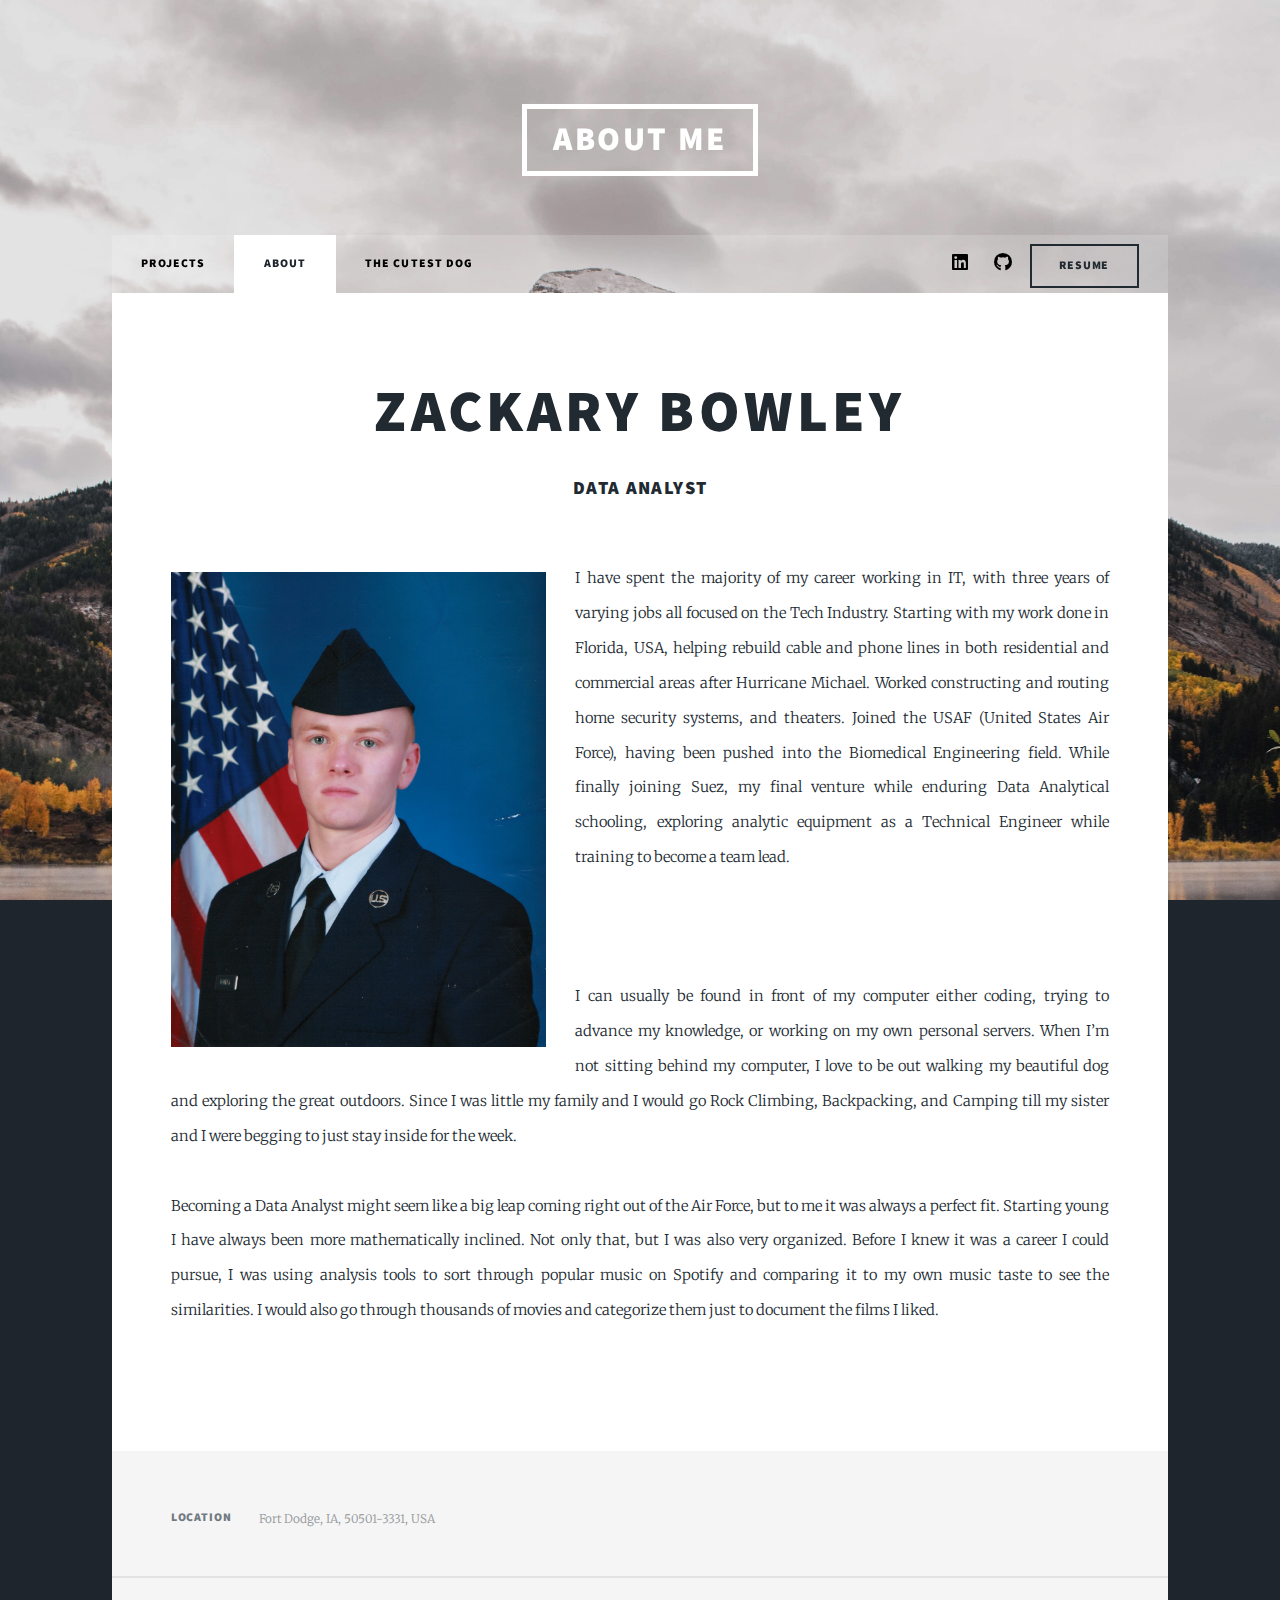
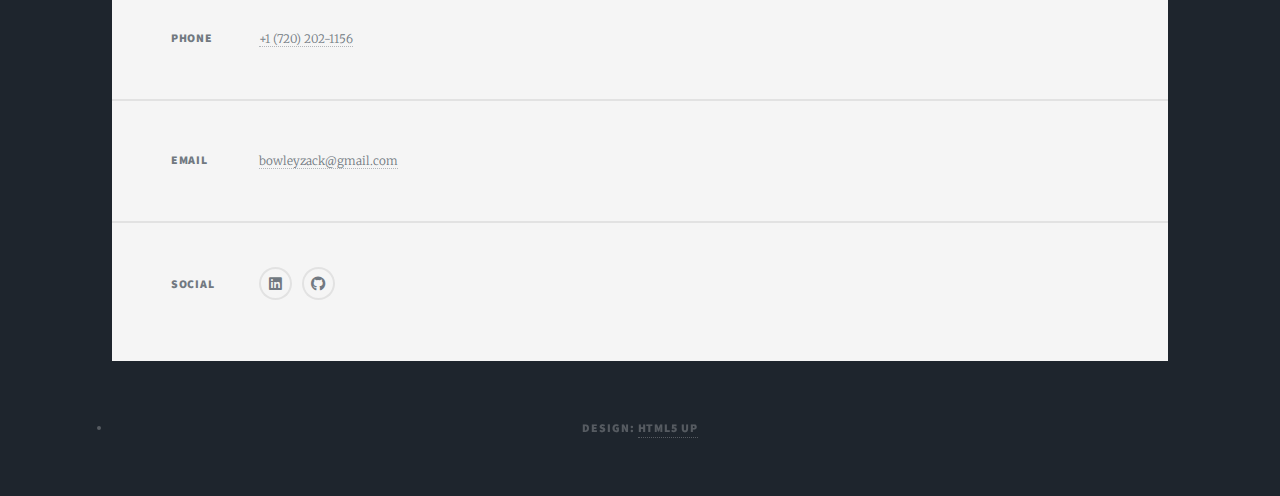
==== commit 071ae24d: "Update about.html" ====
--- a/about.html
+++ b/about.html
@@ -3,12 +3,14 @@
 	Massively by HTML5 UP
 	html5up.net | @ajlkn
 	Free for personal and commercial use under the CCA 3.0 license (html5up.net/license)
+	Icon Provided by https://iconscout.com/contributors/hana-arif
 -->
 <html>
 	<head>
 		<title>Zackary Bowley Portfolio</title>
 		<meta charset="utf-8" />
 		<meta name="viewport" content="width=device-width, initial-scale=1, user-scalable=no" />
+		<link rel="shortcut icon" type="image/png" href="images/web-dashboard.png"/>
 		<link rel="stylesheet" href="assets/css/main.css" />
 		<noscript><link rel="stylesheet" href="assets/css/noscript.css" /></noscript>
 	</head>
@@ -33,7 +35,7 @@
 						<ul class="icons">
 							<li><a href="https://www.linkedin.com/in/zackbowley/" target="_blank" class="icon brands alt fa-linkedin"><span class="label">LinkedIn</span></a></li>
 							<li><a href="https://github.com/zackbowley" target="_blank" class="icon brands alt fa-github"><span class="label">GitHub</span></a></li>
-							<li><a href="assets/Zackary_Bowley_Resume.pdf" target="_blank" class="button">Resume</a></li>
+							<li><a href="assets/ZackBowleyResume.pdf" target="_blank" class="button">Resume</a></li>
 						</ul>
 					</nav>
 
@@ -70,7 +72,7 @@
 						</section>
 						<section>
 							<h3>Email</h3>
-							<p><a href="#">zackbowley@gmail.com</a></p>
+							<p><a href="#">bowleyzack@gmail.com</a></p>
 						</section>
 						<section>
 							<h3>Social</h3>
@@ -99,4 +101,4 @@
 			<script src="assets/js/main.js"></script>
 
 	</body>
-</html>+</html>
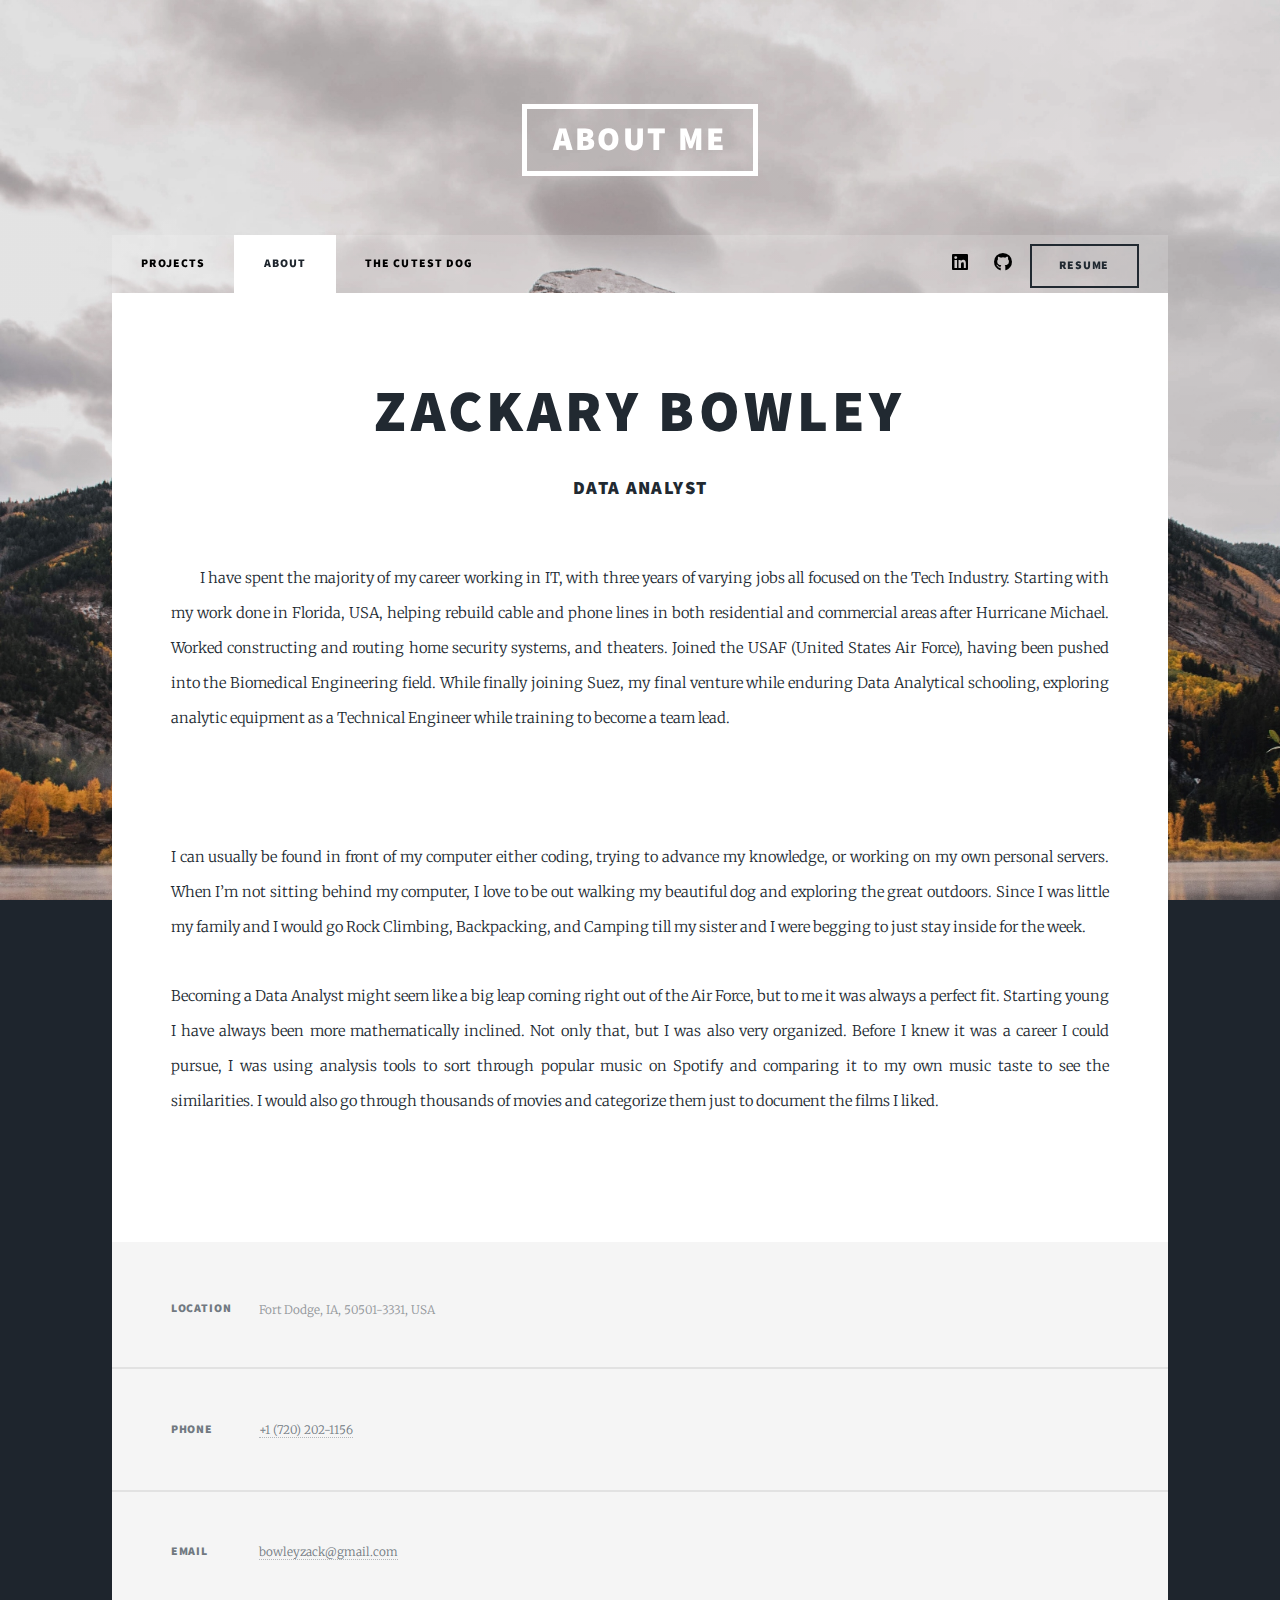
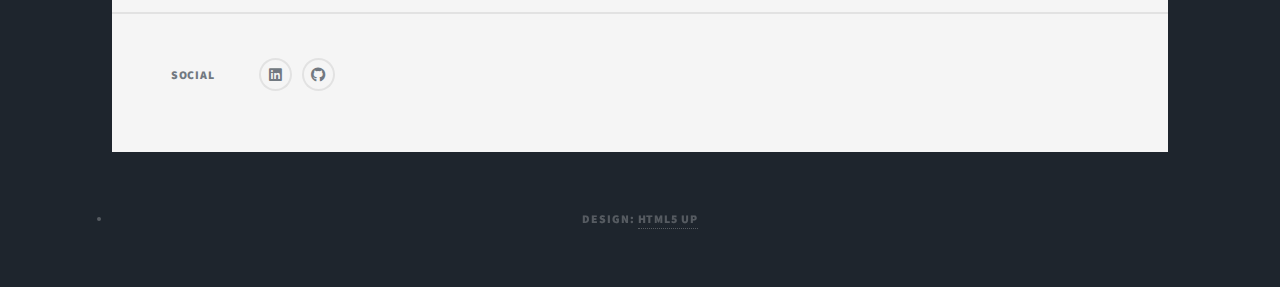
==== commit 1c609c24: "Update about.html" ====
--- a/about.html
+++ b/about.html
@@ -7,6 +7,15 @@
 -->
 <html>
 	<head>
+		<!-- Google tag (gtag.js) -->
+<script async src="https://www.googletagmanager.com/gtag/js?id=G-9HKPD13N3N"></script>
+<script>
+  window.dataLayer = window.dataLayer || [];
+  function gtag(){dataLayer.push(arguments);}
+  gtag('js', new Date());
+
+  gtag('config', 'G-9HKPD13N3N');
+</script>
 		<title>Zackary Bowley Portfolio</title>
 		<meta charset="utf-8" />
 		<meta name="viewport" content="width=device-width, initial-scale=1, user-scalable=no" />
@@ -48,7 +57,7 @@
 									<h1>Zackary Bowley<br /></h1>
 									<h3>Data Analyst</h3>
 								</header>
-								<p><span class="image left"><img src="images/zackbowley.jpg" alt="" /></span>
+								<p><span class="image left"><img src="images/BowleyPFP.jpg" alt="" /></span>
 I have spent the majority of my career working in IT, with three years of varying jobs all focused on the Tech Industry. Starting with my work done in Florida, USA, helping rebuild cable and phone lines in both residential and commercial areas after Hurricane Michael. Worked constructing and routing home security systems, and theaters. Joined the USAF (United States Air Force), having been pushed into the Biomedical Engineering field. While finally joining Suez, my final venture while enduring Data Analytical schooling, exploring analytic equipment as a Technical Engineer while training to become a team lead.<br /><br /><br />
                                 </br>I can usually be found in front of my computer either coding, trying to advance my knowledge, or working on my own personal servers.
 	When I’m not sitting behind my computer, I love to be out walking my beautiful dog and exploring the great outdoors. Since I was little my family and I would go Rock Climbing, Backpacking, and Camping till my sister and I were begging to just stay inside for the week.<br /><br />
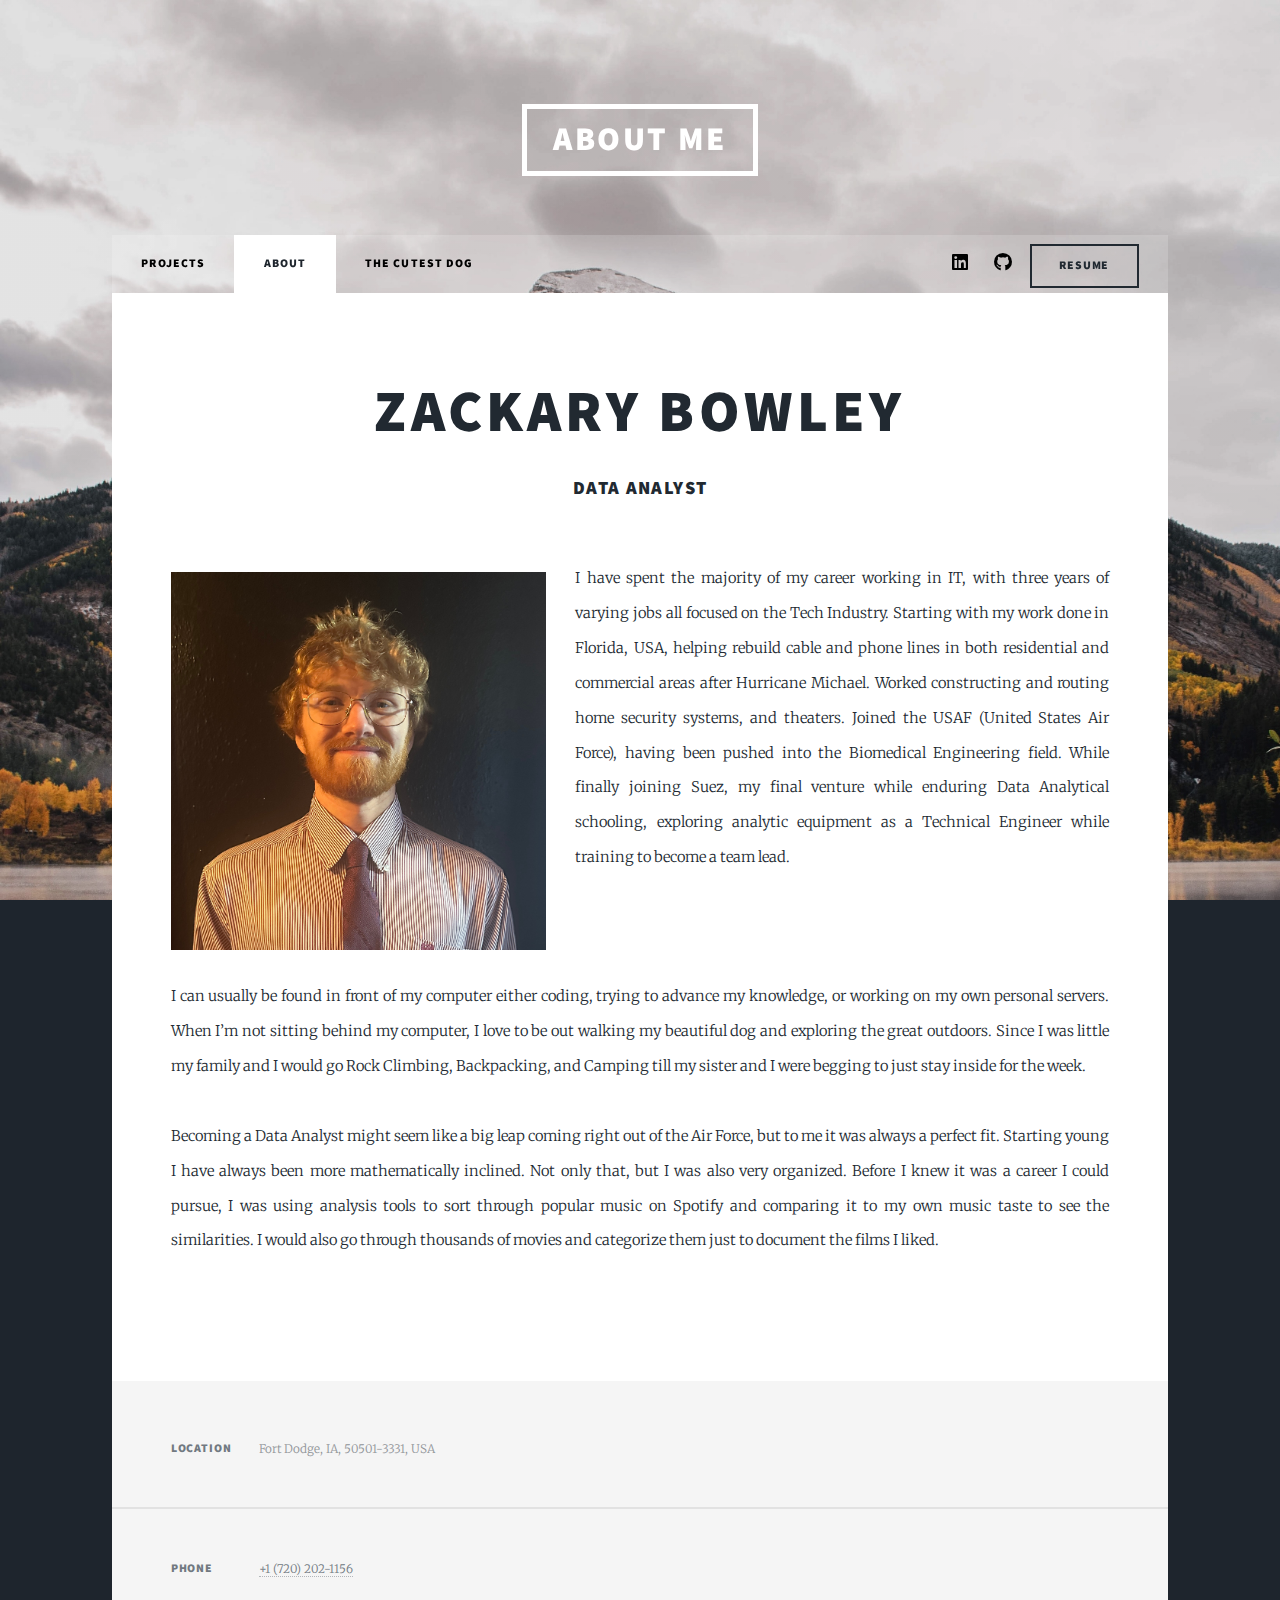
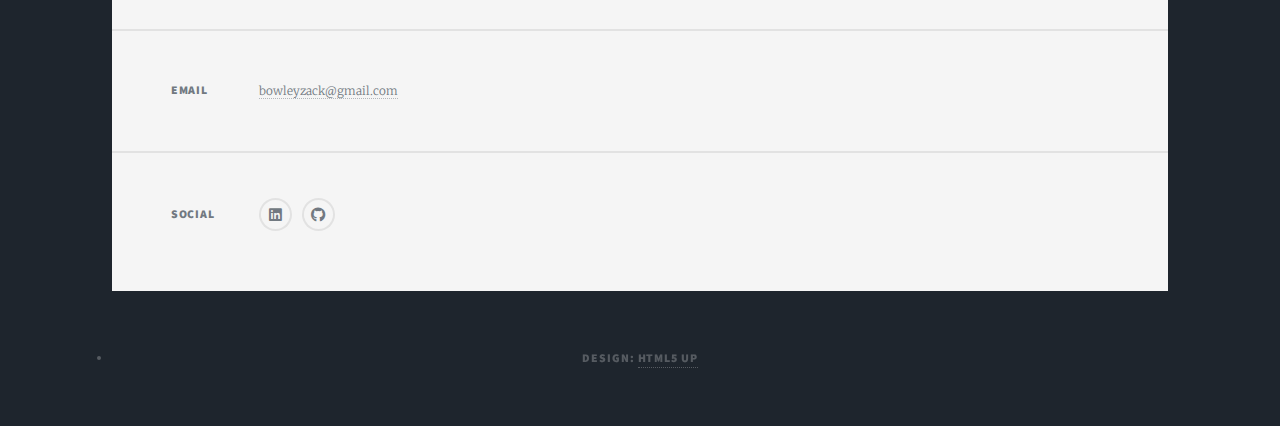
==== commit 39d8cc76: "Update about.html" ====
--- a/about.html
+++ b/about.html
@@ -57,7 +57,7 @@
 									<h1>Zackary Bowley<br /></h1>
 									<h3>Data Analyst</h3>
 								</header>
-								<p><span class="image left"><img src="images/BowleyPFP.jpg" alt="" /></span>
+								<p><span class="image left"><img src="images/BowleyPFP.JPG" alt="" /></span>
 I have spent the majority of my career working in IT, with three years of varying jobs all focused on the Tech Industry. Starting with my work done in Florida, USA, helping rebuild cable and phone lines in both residential and commercial areas after Hurricane Michael. Worked constructing and routing home security systems, and theaters. Joined the USAF (United States Air Force), having been pushed into the Biomedical Engineering field. While finally joining Suez, my final venture while enduring Data Analytical schooling, exploring analytic equipment as a Technical Engineer while training to become a team lead.<br /><br /><br />
                                 </br>I can usually be found in front of my computer either coding, trying to advance my knowledge, or working on my own personal servers.
 	When I’m not sitting behind my computer, I love to be out walking my beautiful dog and exploring the great outdoors. Since I was little my family and I would go Rock Climbing, Backpacking, and Camping till my sister and I were begging to just stay inside for the week.<br /><br />
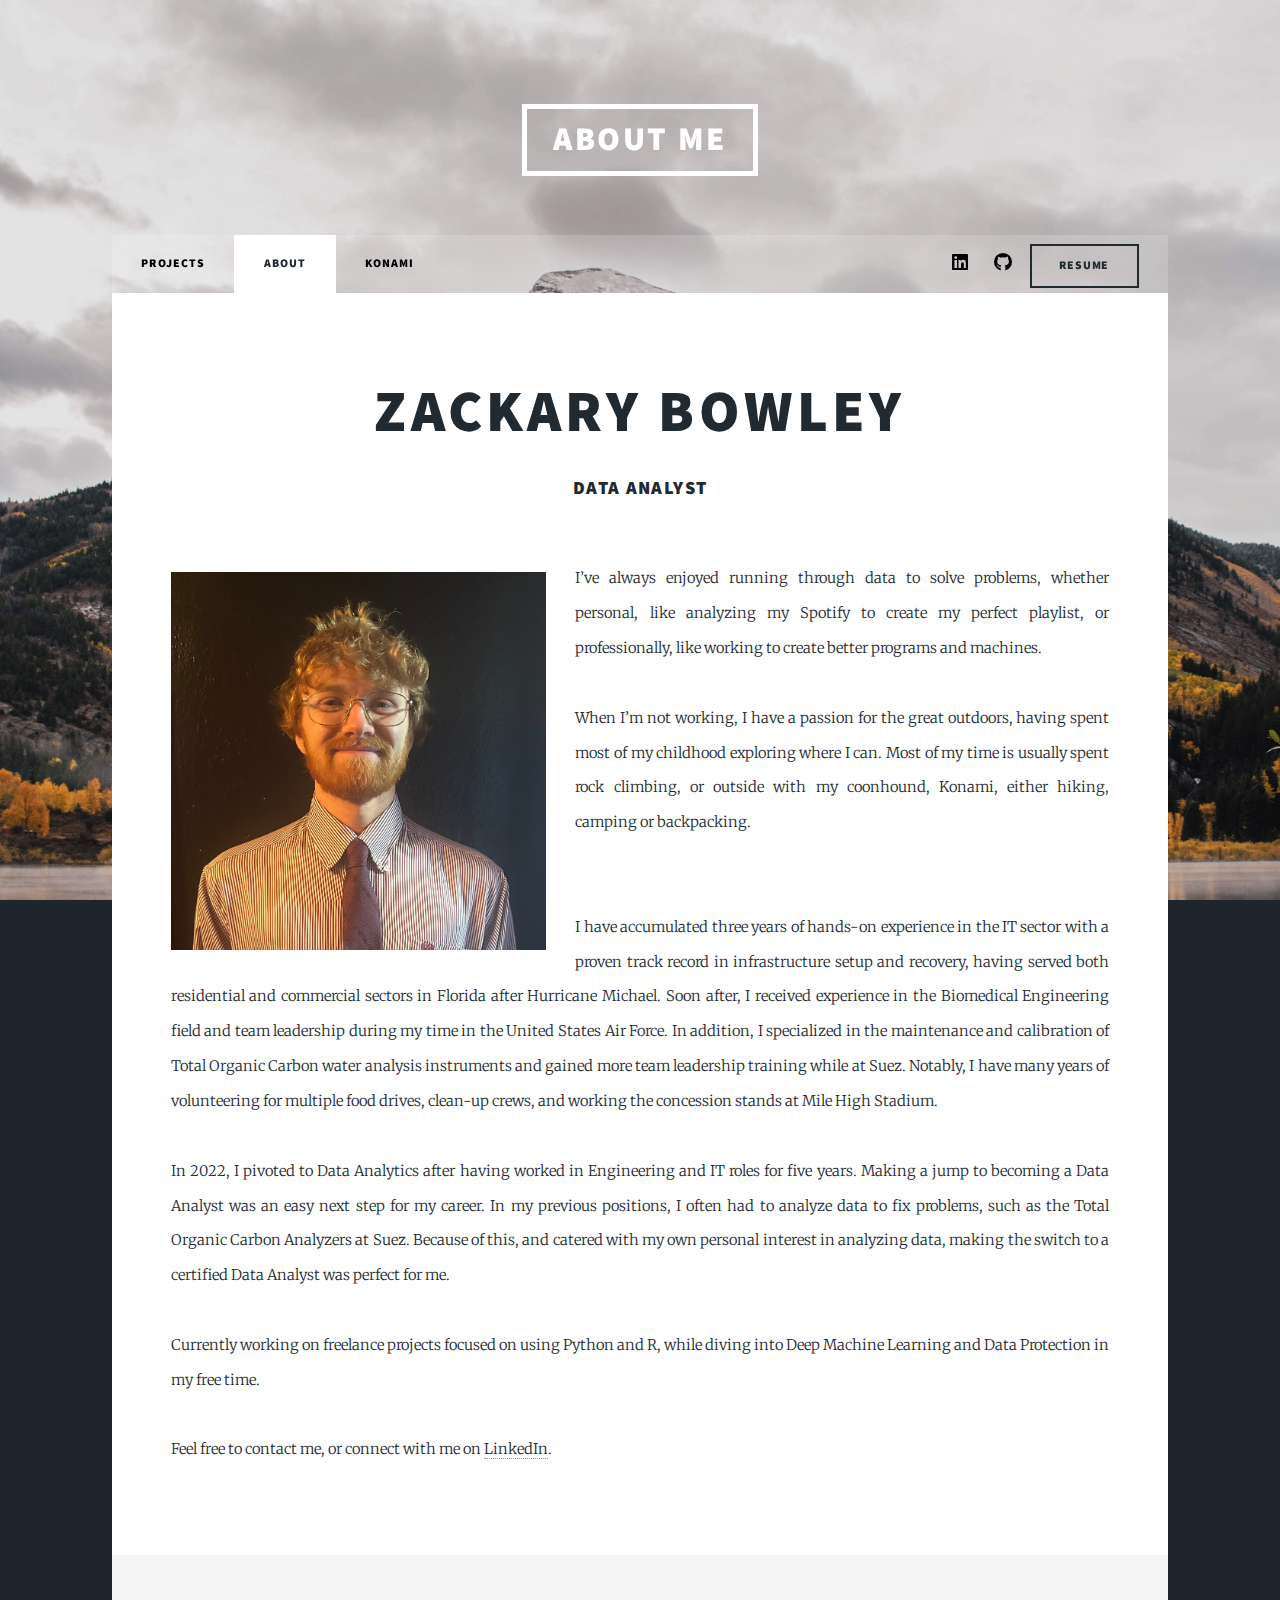
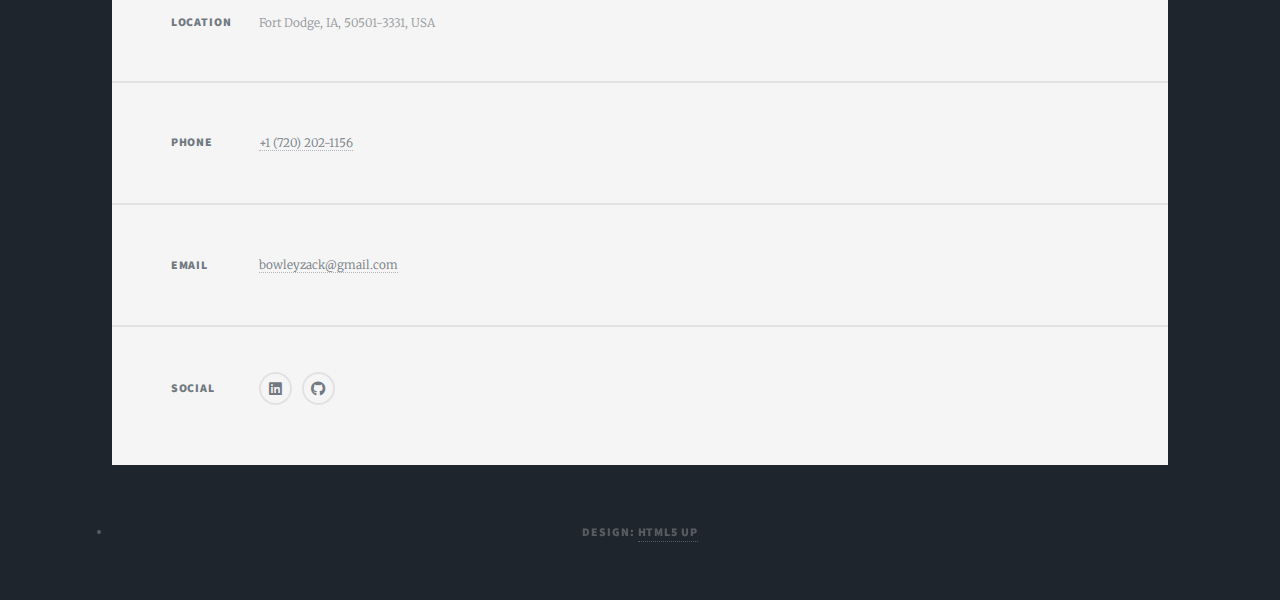
==== commit ca8c1d74: "Add files via upload" ====
--- a/about.html
+++ b/about.html
@@ -36,9 +36,9 @@
 				<!-- Nav -->
 					<nav id="nav">
 						<ul class="links">
-							<li><a href="index.html">Projects</a></li>
-							<li class="active"><a href="about.html">About</a></li>
-							<li><a href="kona.html">The Cutest Dog</a></li>
+							<li><a href="index.html">PROJECTS</a></li>
+							<li class="active"><a href="about.html">ABOUT</a></li>
+							<li><a href="kona.html">KONAMI</a></li>
 
 						</ul>
 						<ul class="icons">
@@ -58,12 +58,14 @@
 									<h3>Data Analyst</h3>
 								</header>
 								<p><span class="image left"><img src="images/BowleyPFP.JPG" alt="" /></span>
-I have spent the majority of my career working in IT, with three years of varying jobs all focused on the Tech Industry. Starting with my work done in Florida, USA, helping rebuild cable and phone lines in both residential and commercial areas after Hurricane Michael. Worked constructing and routing home security systems, and theaters. Joined the USAF (United States Air Force), having been pushed into the Biomedical Engineering field. While finally joining Suez, my final venture while enduring Data Analytical schooling, exploring analytic equipment as a Technical Engineer while training to become a team lead.<br /><br /><br />
-                                </br>I can usually be found in front of my computer either coding, trying to advance my knowledge, or working on my own personal servers.
-	When I’m not sitting behind my computer, I love to be out walking my beautiful dog and exploring the great outdoors. Since I was little my family and I would go Rock Climbing, Backpacking, and Camping till my sister and I were begging to just stay inside for the week.<br /><br />
-Becoming a Data Analyst might seem like a big leap coming right out of the Air Force, but to me it was always a perfect fit. Starting young I have always been more mathematically inclined. Not only that, but I was also very organized. Before I knew it was a career I could pursue, I was using analysis tools to sort through popular music on Spotify and comparing it to my own music taste to see the similarities. I would also go through thousands of movies and categorize them just to document the films I liked.<br /><br />
-	
-</p> 
+									I’ve always enjoyed running through data to solve problems, whether personal, like analyzing my Spotify to create my perfect playlist, or professionally, like working to create better programs and machines. <br />
+									<br /> When I’m not working, I have a passion for the great outdoors, having spent most of my childhood exploring where I can. Most of my time is usually spent rock climbing, or outside with my coonhound, Konami, either hiking, camping or backpacking.<br /><br />
+									<br /> I have accumulated three years of hands-on experience in the IT sector with a proven track record in infrastructure setup and recovery, having served both residential and commercial sectors in Florida after Hurricane Michael. Soon after, I received experience in the Biomedical Engineering field and team leadership during my time in the United States Air Force. In addition, I specialized in the maintenance and calibration of Total Organic Carbon water analysis instruments and gained more team leadership training while at Suez. Notably, I have many years of volunteering for multiple food drives, clean-up crews, and working the concession stands at Mile High Stadium. <br />
+									<br /> In 2022, I pivoted to Data Analytics after having worked in Engineering and IT roles for five years. Making a jump to becoming a Data Analyst was an easy next step for my career. In my previous positions, I often had to analyze data to fix problems, such as the Total Organic Carbon Analyzers at Suez. Because of this, and catered with my own personal interest in analyzing data, making the switch to a certified Data Analyst was perfect for me. <br />
+									<br /> Currently working on freelance projects focused on using Python and R, while diving into Deep Machine Learning and Data Protection in my free time. <br />
+									<br /> Feel free to contact me, or connect with me on <a href="https://www.linkedin.com/in/zackbowley/">LinkedIn</a>.						
+</p>
+
 					</div>
 
 				<!-- Footer -->
